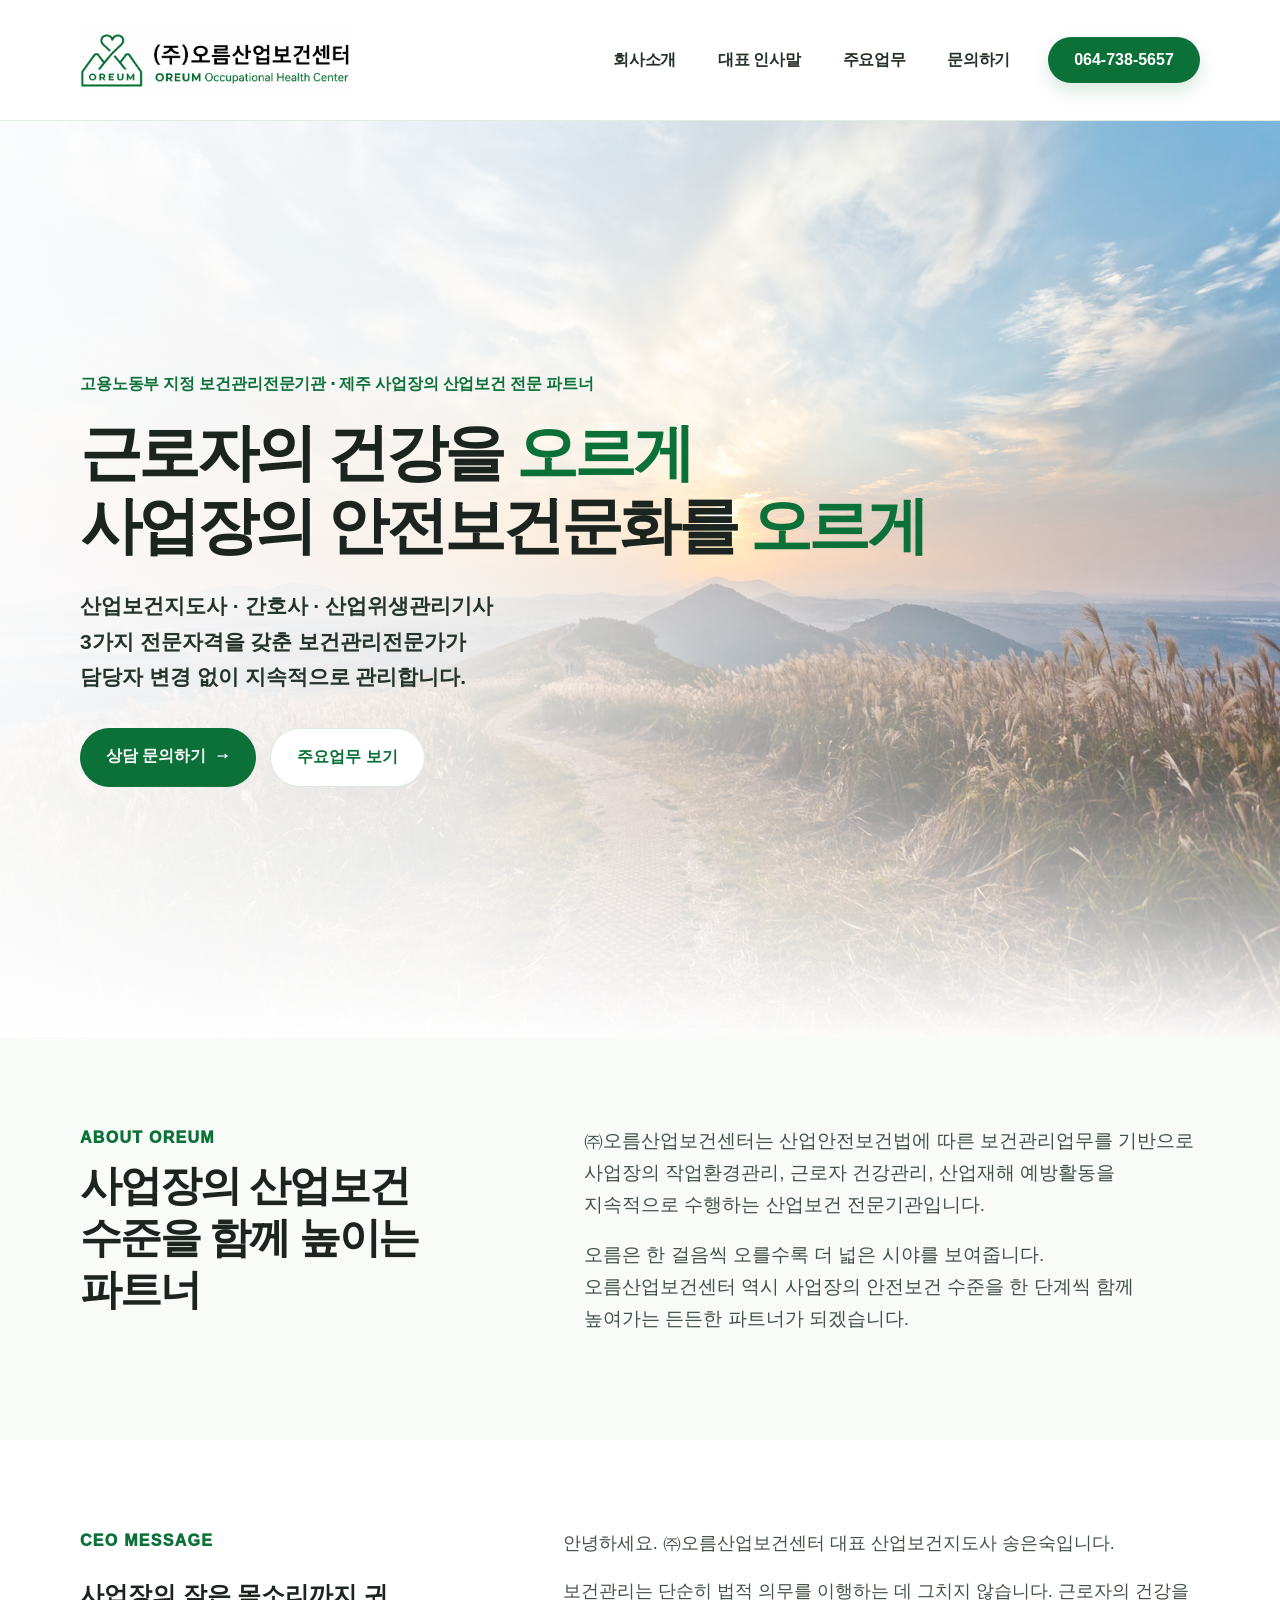
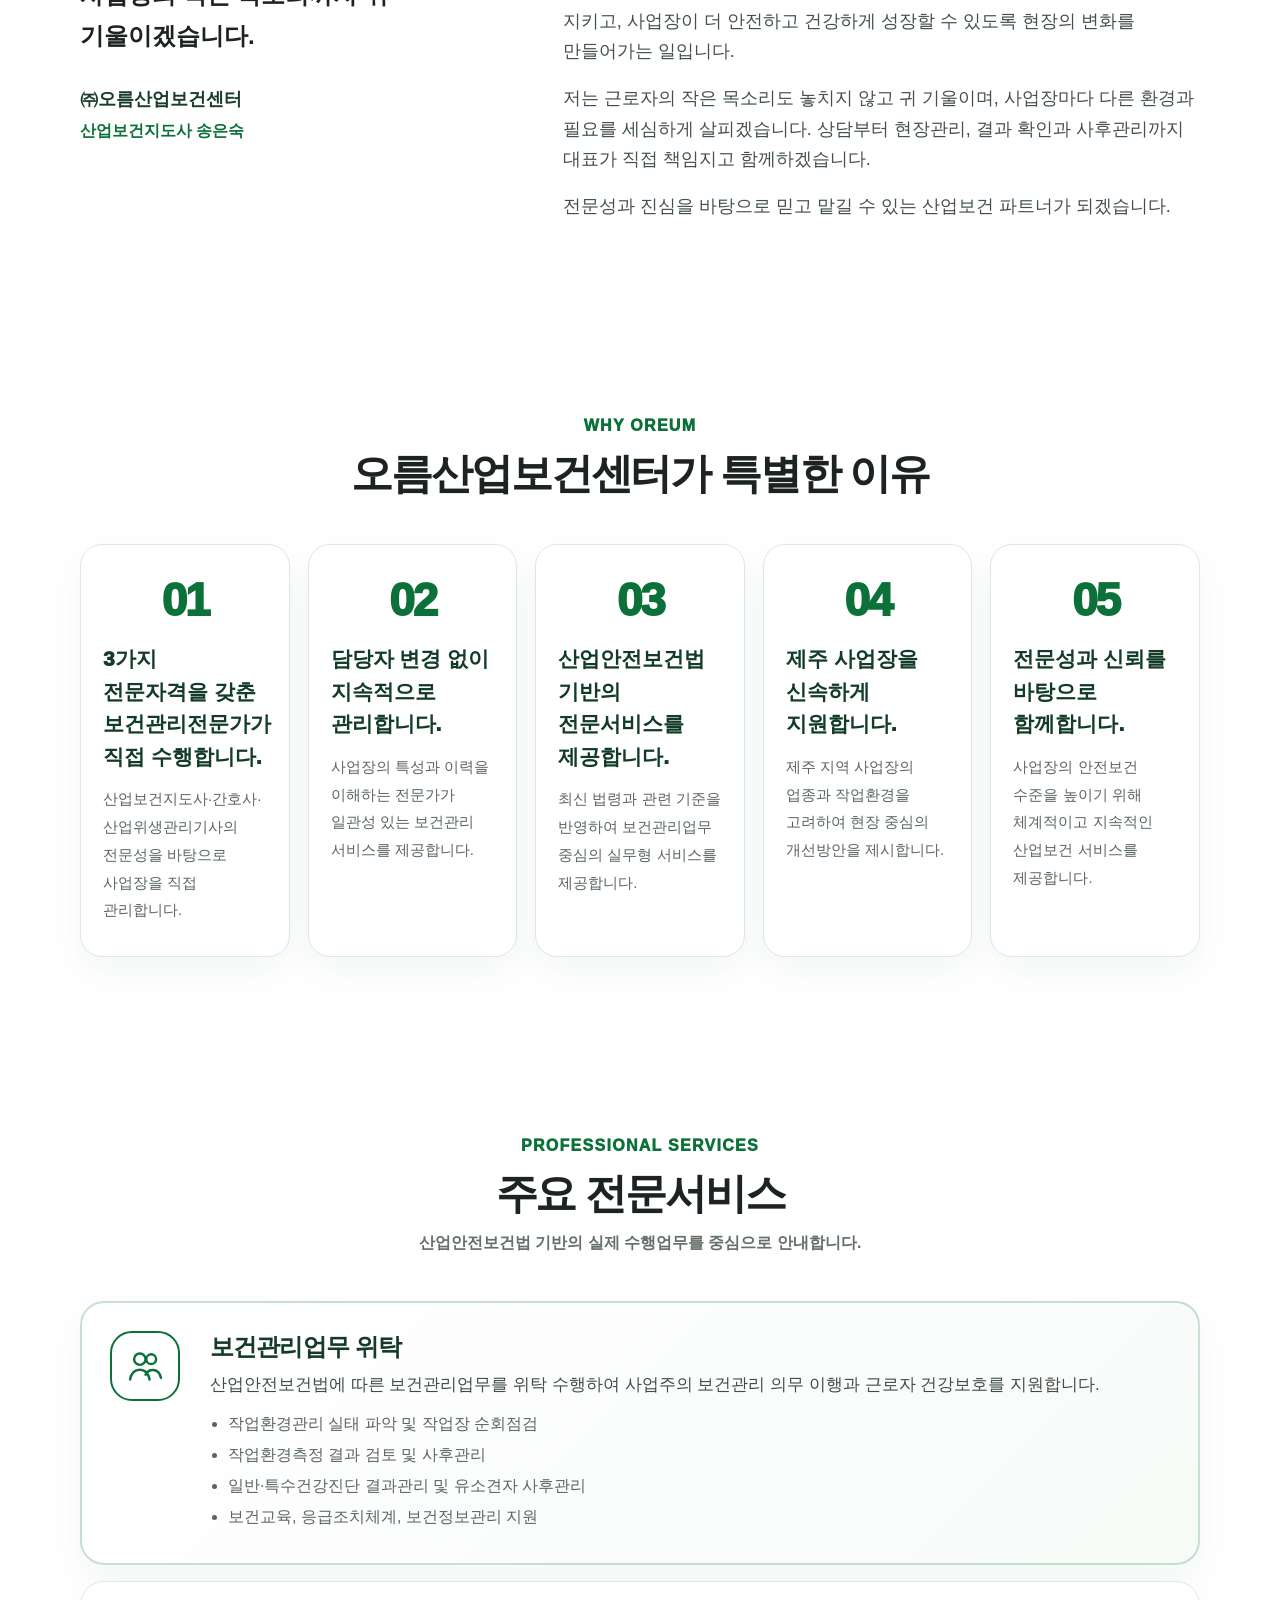
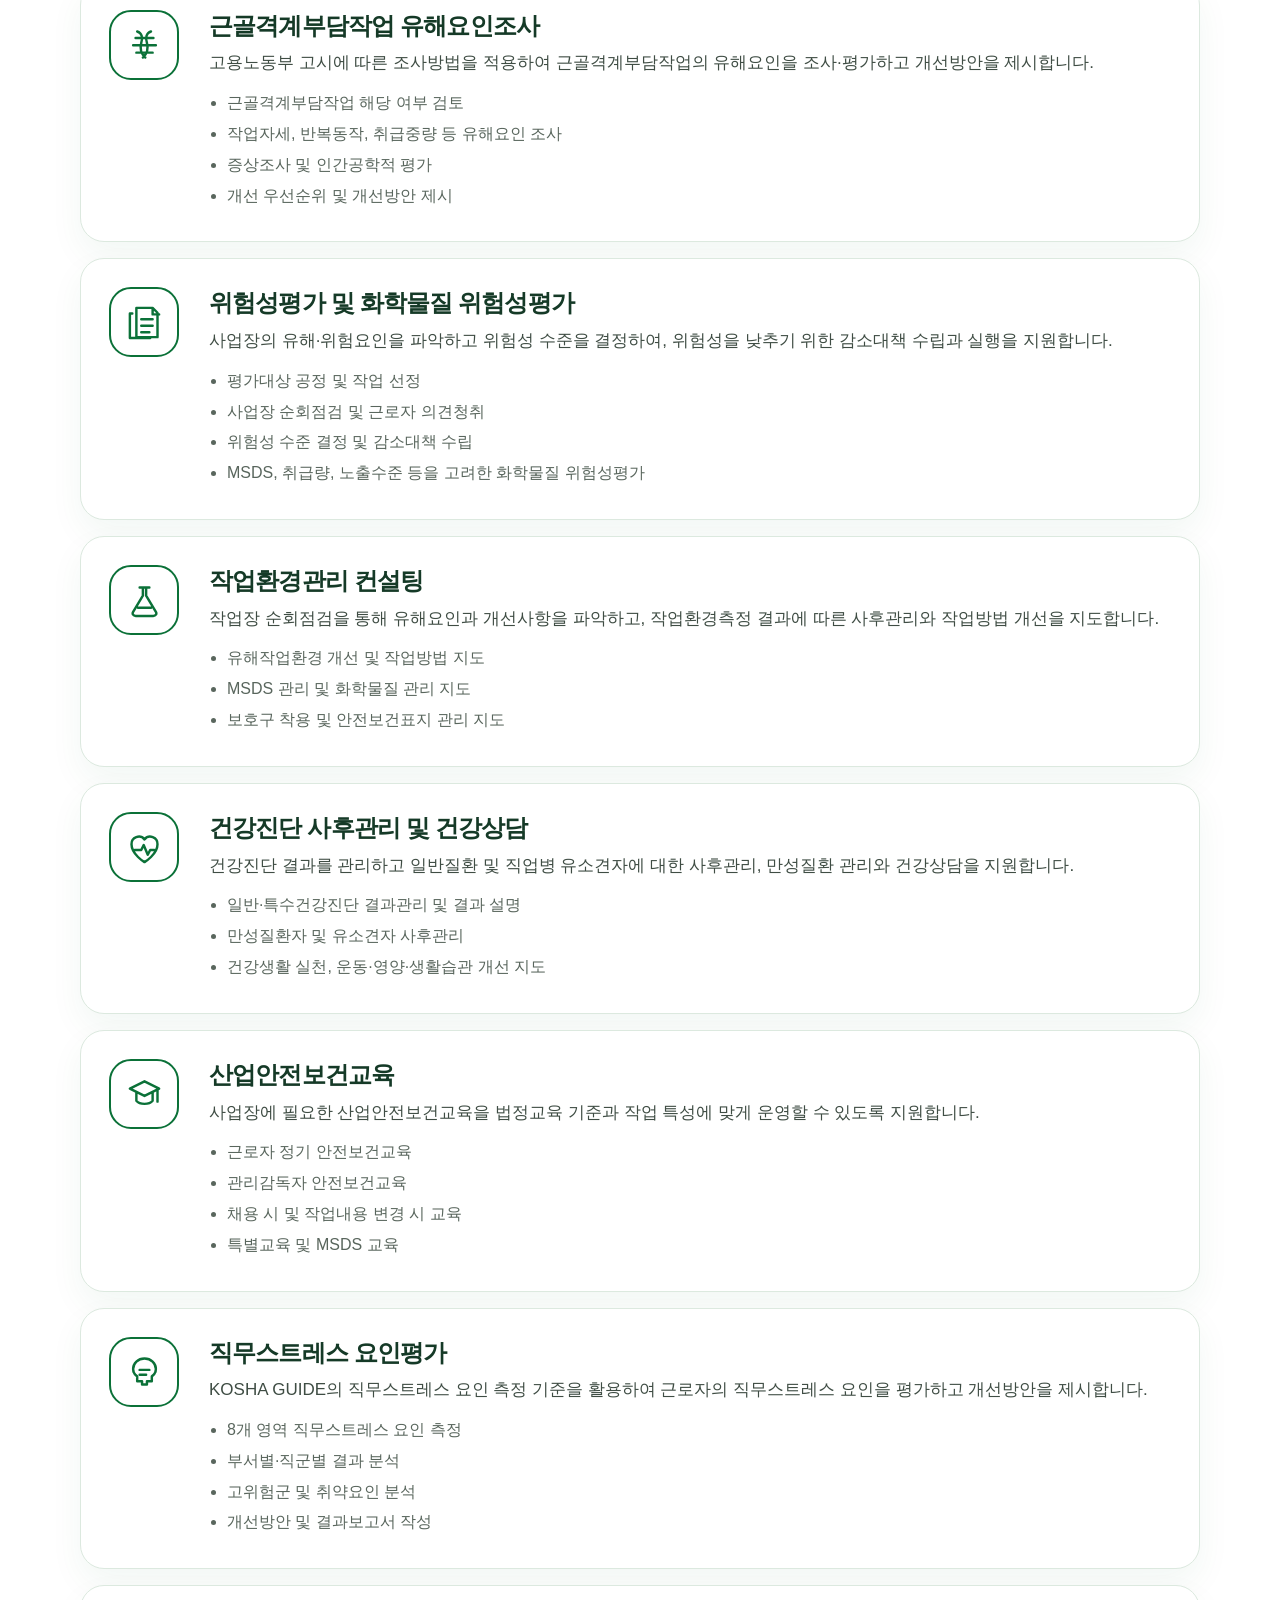
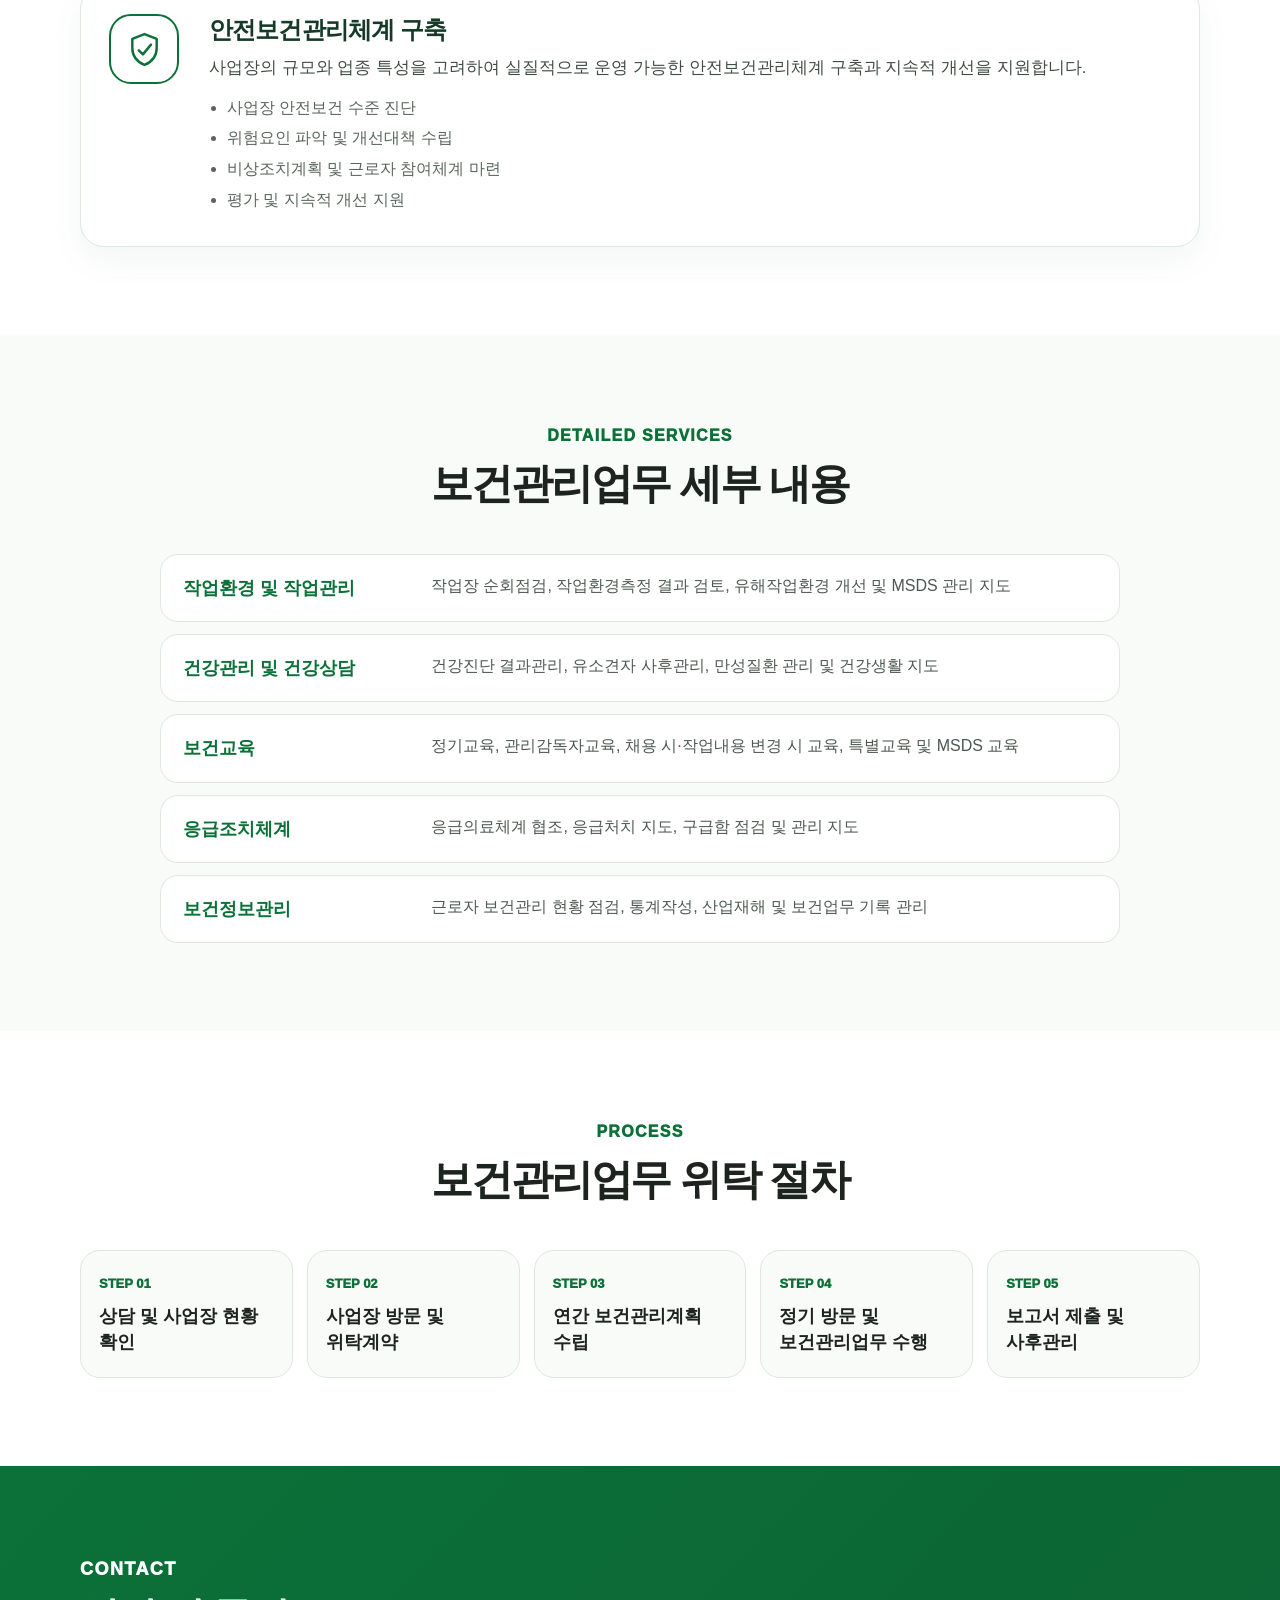
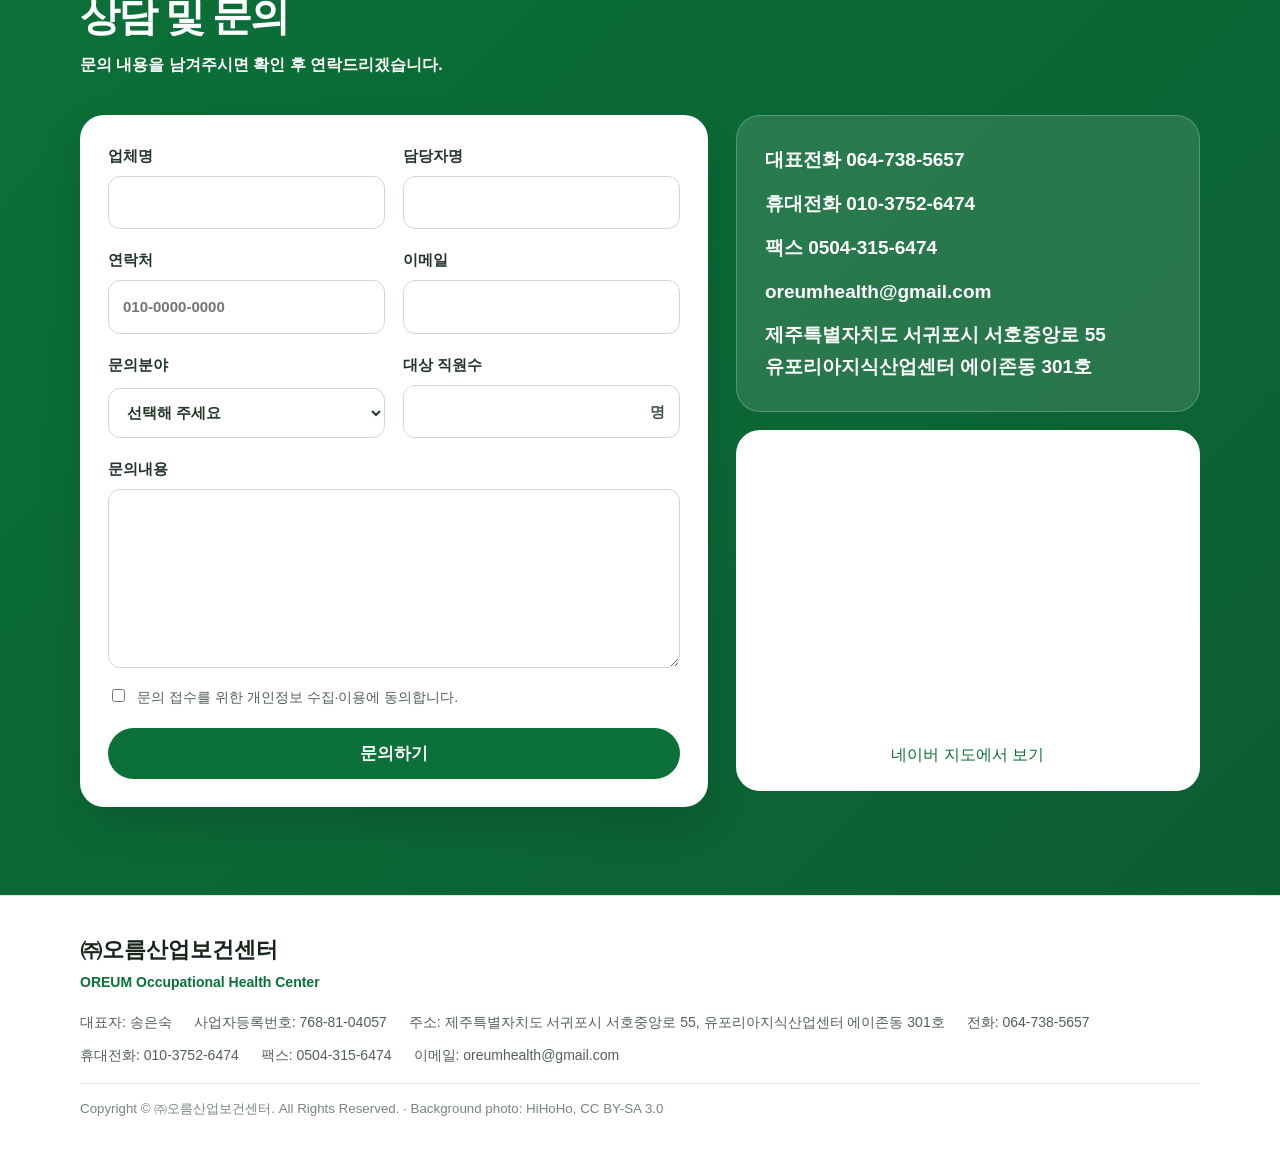
==== 새 폴더/index.html @ 780be33e "Add files via upload" ====
<!DOCTYPE html>

<html lang="ko">
<head>
<meta charset="utf-8"/>
<meta content="width=device-width, initial-scale=1.0" name="viewport"/>
<title>㈜오름산업보건센터 | OREUM Occupational Health Center</title>
<meta content="제주 사업장의 보건관리업무 위탁, 작업환경관리, 근골격계 유해요인조사, 위험성평가, 산업안전보건교육을 지원하는 고용노동부 지정 보건관리전문기관입니다." name="description"/>
<meta content="㈜오름산업보건센터" property="og:title"/>
<meta content="근로자의 건강을 오르게, 사업장의 안전보건문화를 오르게." property="og:description"/>
<meta content="website" property="og:type"/>
<link href="style.css" rel="stylesheet"/>
</head>
<body>
<header class="site-header">
<div class="container header-inner">
<a aria-label="오름산업보건센터 홈" class="brand" href="#home">
<img alt="㈜오름산업보건센터 로고" src="header-logo.png"/>
</a><button aria-expanded="false" aria-label="메뉴 열기" class="menu-toggle" type="button">☰</button>
<nav aria-label="주요 메뉴" class="nav"><a href="#about">회사소개</a><a href="#greeting">대표 인사말</a><a href="#services">주요업무</a><a href="#contact">문의하기</a></nav>
<a class="phone-btn" href="tel:064-738-5657">064-738-5657</a>
</div>
</header>
<main id="home">
<section class="hero">
<div aria-hidden="true" class="hero-photo"></div>
<div aria-hidden="true" class="hero-shade"></div>
<div class="container hero-inner">
<p class="hero-kicker reveal">고용노동부 지정 보건관리전문기관 · 제주 사업장의 산업보건 전문 파트너</p>
<h1 class="reveal">
          근로자의 건강을 <em>오르게</em><br/>
          사업장의 안전보건문화를 <em>오르게</em>
</h1>
<p class="hero-desc reveal">
          산업보건지도사 · 간호사 · 산업위생관리기사<br/>
          3가지 전문자격을 갖춘 보건관리전문가가<br/>
          담당자 변경 없이 지속적으로 관리합니다.
        </p>
<div class="hero-actions reveal">
<a class="primary" href="#contact">상담 문의하기 <span>→</span></a>
<a class="secondary" href="#services">주요업무 보기</a>
</div>
</div>
</section>
<section class="intro" id="about">
<div class="container intro-grid reveal">
<div>
<p class="eyebrow">About OREUM</p>
<h2>사업장의 산업보건 수준을 함께 높이는 파트너</h2>
</div>
<div class="intro-text">
<p>
            ㈜오름산업보건센터는 산업안전보건법에 따른 보건관리업무를 기반으로
            사업장의 작업환경관리, 근로자 건강관리, 산업재해 예방활동을 지속적으로 수행하는 산업보건 전문기관입니다.
          </p>
<p>
            오름은 한 걸음씩 오를수록 더 넓은 시야를 보여줍니다.
            오름산업보건센터 역시 사업장의 안전보건 수준을 한 단계씩 함께 높여가는 든든한 파트너가 되겠습니다.
          </p>
</div>
</div>
</section>
<section class="greeting" id="greeting">
<div class="container greeting-grid reveal">
<div>
<p class="eyebrow">CEO Message</p>
<h2>사업장의 작은 목소리까지 귀 기울이겠습니다.</h2>
<div class="greeting-sign"><strong>㈜오름산업보건센터</strong><span>산업보건지도사 송은숙</span></div>
</div>
<div class="greeting-text">
<p>안녕하세요. ㈜오름산업보건센터 대표 산업보건지도사 송은숙입니다.</p>
<p>보건관리는 단순히 법적 의무를 이행하는 데 그치지 않습니다. 근로자의 건강을 지키고, 사업장이 더 안전하고 건강하게 성장할 수 있도록 현장의 변화를 만들어가는 일입니다.</p>
<p>저는 근로자의 작은 목소리도 놓치지 않고 귀 기울이며, 사업장마다 다른 환경과 필요를 세심하게 살피겠습니다. 상담부터 현장관리, 결과 확인과 사후관리까지 대표가 직접 책임지고 함께하겠습니다.</p>
<p>전문성과 진심을 바탕으로 믿고 맡길 수 있는 산업보건 파트너가 되겠습니다.</p>
</div>
</div>
</section><section class="why">
<div class="container">
<div class="section-title reveal">
<p>Why OREUM</p>
<h2>오름산업보건센터가 특별한 이유</h2>
</div>
<div class="why-grid why-grid-five">
<article class="reveal">
<strong>01</strong>
<h3>3가지 전문자격을 갖춘<br/>보건관리전문가가 직접 수행합니다.</h3>
<p>산업보건지도사·간호사·산업위생관리기사의 전문성을 바탕으로 사업장을 직접 관리합니다.</p>
</article>
<article class="reveal">
<strong>02</strong>
<h3>담당자 변경 없이<br/>지속적으로 관리합니다.</h3>
<p>사업장의 특성과 이력을 이해하는 전문가가 일관성 있는 보건관리 서비스를 제공합니다.</p>
</article>
<article class="reveal">
<strong>03</strong>
<h3>산업안전보건법 기반의<br/>전문서비스를 제공합니다.</h3>
<p>최신 법령과 관련 기준을 반영하여 보건관리업무 중심의 실무형 서비스를 제공합니다.</p>
</article>
<article class="reveal">
<strong>04</strong>
<h3>제주 사업장을<br/>신속하게 지원합니다.</h3>
<p>제주 지역 사업장의 업종과 작업환경을 고려하여 현장 중심의 개선방안을 제시합니다.</p>
</article>
<article class="reveal">
<strong>05</strong>
<h3>전문성과 신뢰를<br/>바탕으로 함께합니다.</h3>
<p>사업장의 안전보건 수준을 높이기 위해 체계적이고 지속적인 산업보건 서비스를 제공합니다.</p>
</article>
</div>
</div>
</section>
<section class="services" id="services">
<div class="container">
<div class="section-title reveal">
<p>Professional Services</p>
<h2>주요 전문서비스</h2>
<span>산업안전보건법 기반의 실제 수행업무를 중심으로 안내합니다.</span>
</div>
<div class="service-list">
<article class="service-card main-service reveal">
<div class="icon"><svg viewbox="0 0 48 48"><path d="M17 22a7 7 0 1 0 0-14 7 7 0 0 0 0 14Zm14-1a6 6 0 1 0 0-12 6 6 0 0 0 0 12ZM5 40c1.5-8 6.4-12 12-12s10.5 4 12 12M24 34c2-3.8 5.2-5.8 9-5.8 4.8 0 8.7 3.3 10 9.8"></path></svg></div>
<div>
<h3>보건관리업무 위탁</h3>
<p>산업안전보건법에 따른 보건관리업무를 위탁 수행하여 사업주의 보건관리 의무 이행과 근로자 건강보호를 지원합니다.</p>
<ul>
<li>작업환경관리 실태 파악 및 작업장 순회점검</li>
<li>작업환경측정 결과 검토 및 사후관리</li>
<li>일반·특수건강진단 결과관리 및 유소견자 사후관리</li>
<li>보건교육, 응급조치체계, 보건정보관리 지원</li>
</ul>
</div>
</article>
<article class="service-card reveal">
<div class="icon"><svg viewbox="0 0 48 48"><path d="M15 8c6 2 7 8 5 14-2 8-1 13 5 18M32 8c-6 2-7 8-5 14 2 8 1 13-5 18M10 25h28M13 16h22M14 34h20"></path></svg></div>
<div>
<h3>근골격계부담작업 유해요인조사</h3>
<p>고용노동부 고시에 따른 조사방법을 적용하여 근골격계부담작업의 유해요인을 조사·평가하고 개선방안을 제시합니다.</p>
<ul>
<li>근골격계부담작업 해당 여부 검토</li>
<li>작업자세, 반복동작, 취급중량 등 유해요인 조사</li>
<li>증상조사 및 인간공학적 평가</li>
<li>개선 우선순위 및 개선방안 제시</li>
</ul>
</div>
</article>
<article class="service-card reveal">
<div class="icon"><svg viewbox="0 0 48 48"><path d="M14 6h20l6 6v30H14V6Zm20 0v8h8M20 20h14M20 28h14M20 36h10M9 13H6v30h25"></path></svg></div>
<div>
<h3>위험성평가 및 화학물질 위험성평가</h3>
<p>사업장의 유해·위험요인을 파악하고 위험성 수준을 결정하여, 위험성을 낮추기 위한 감소대책 수립과 실행을 지원합니다.</p>
<ul>
<li>평가대상 공정 및 작업 선정</li>
<li>사업장 순회점검 및 근로자 의견청취</li>
<li>위험성 수준 결정 및 감소대책 수립</li>
<li>MSDS, 취급량, 노출수준 등을 고려한 화학물질 위험성평가</li>
</ul>
</div>
</article>
<article class="service-card reveal">
<div class="icon"><svg viewbox="0 0 48 48"><path d="M22 8v10L10 38c-1.5 2.6.2 5 3.2 5h21.6c3 0 4.7-2.4 3.2-5L26 18V8M18 8h12M16 33h16"></path></svg></div>
<div>
<h3>작업환경관리 컨설팅</h3>
<p>작업장 순회점검을 통해 유해요인과 개선사항을 파악하고, 작업환경측정 결과에 따른 사후관리와 작업방법 개선을 지도합니다.</p>
<ul>
<li>유해작업환경 개선 및 작업방법 지도</li>
<li>MSDS 관리 및 화학물질 관리 지도</li>
<li>보호구 착용 및 안전보건표지 관리 지도</li>
</ul>
</div>
</article>
<article class="service-card reveal">
<div class="icon"><svg viewbox="0 0 48 48"><path d="M24 42s-16-9.5-16-22A9 9 0 0 1 24 14a9 9 0 0 1 16 6c0 12.5-16 22-16 22ZM12 27h8l3-6 5 12 3-6h5"></path></svg></div>
<div>
<h3>건강진단 사후관리 및 건강상담</h3>
<p>건강진단 결과를 관리하고 일반질환 및 직업병 유소견자에 대한 사후관리, 만성질환 관리와 건강상담을 지원합니다.</p>
<ul>
<li>일반·특수건강진단 결과관리 및 결과 설명</li>
<li>만성질환자 및 유소견자 사후관리</li>
<li>건강생활 실천, 운동·영양·생활습관 개선 지도</li>
</ul>
</div>
</article>
<article class="service-card reveal">
<div class="icon"><svg viewbox="0 0 48 48"><path d="M6 18 24 9l18 9-18 9-18-9Zm8 5v10c4 5 16 5 20 0V23M40 20v14"></path></svg></div>
<div>
<h3>산업안전보건교육</h3>
<p>사업장에 필요한 산업안전보건교육을 법정교육 기준과 작업 특성에 맞게 운영할 수 있도록 지원합니다.</p>
<ul>
<li>근로자 정기 안전보건교육</li>
<li>관리감독자 안전보건교육</li>
<li>채용 시 및 작업내용 변경 시 교육</li>
<li>특별교육 및 MSDS 교육</li>
</ul>
</div>
</article>
<article class="service-card reveal">
<div class="icon"><svg viewbox="0 0 48 48"><path d="M24 8c-8 0-14 5.7-14 13 0 4 2 7 5 9v6h6v4h6v-4h6v-6c3-2 5-5 5-9 0-7.3-6-13-14-13ZM18 22h12M18 28h8"></path></svg></div>
<div>
<h3>직무스트레스 요인평가</h3>
<p>KOSHA GUIDE의 직무스트레스 요인 측정 기준을 활용하여 근로자의 직무스트레스 요인을 평가하고 개선방안을 제시합니다.</p>
<ul>
<li>8개 영역 직무스트레스 요인 측정</li>
<li>부서별·직군별 결과 분석</li>
<li>고위험군 및 취약요인 분석</li>
<li>개선방안 및 결과보고서 작성</li>
</ul>
</div>
</article>
<article class="service-card reveal">
<div class="icon"><svg viewbox="0 0 48 48"><path d="M24 5 39 11v11c0 10-6 17-15 21C15 39 9 32 9 22V11l15-6Zm-7 20 5 5 10-12"></path></svg></div>
<div>
<h3>안전보건관리체계 구축</h3>
<p>사업장의 규모와 업종 특성을 고려하여 실질적으로 운영 가능한 안전보건관리체계 구축과 지속적 개선을 지원합니다.</p>
<ul>
<li>사업장 안전보건 수준 진단</li>
<li>위험요인 파악 및 개선대책 수립</li>
<li>비상조치계획 및 근로자 참여체계 마련</li>
<li>평가 및 지속적 개선 지원</li>
</ul>
</div>
</article>
</div>
</div>
</section>
<section class="detail-services">
<div class="container">
<div class="section-title reveal">
<p>Detailed Services</p>
<h2>보건관리업무 세부 내용</h2>
</div>
<div class="detail-list reveal">
<div><strong>작업환경 및 작업관리</strong><span>작업장 순회점검, 작업환경측정 결과 검토, 유해작업환경 개선 및 MSDS 관리 지도</span></div>
<div><strong>건강관리 및 건강상담</strong><span>건강진단 결과관리, 유소견자 사후관리, 만성질환 관리 및 건강생활 지도</span></div>
<div><strong>보건교육</strong><span>정기교육, 관리감독자교육, 채용 시·작업내용 변경 시 교육, 특별교육 및 MSDS 교육</span></div>
<div><strong>응급조치체계</strong><span>응급의료체계 협조, 응급처치 지도, 구급함 점검 및 관리 지도</span></div>
<div><strong>보건정보관리</strong><span>근로자 보건관리 현황 점검, 통계작성, 산업재해 및 보건업무 기록 관리</span></div>
</div>
</div>
</section>
<section class="process">
<div class="container">
<div class="section-title reveal">
<p>Process</p>
<h2>보건관리업무 위탁 절차</h2>
</div>
<div class="process-grid reveal">
<div><span>STEP 01</span><strong>상담 및 사업장 현황 확인</strong></div>
<div><span>STEP 02</span><strong>사업장 방문 및 위탁계약</strong></div>
<div><span>STEP 03</span><strong>연간 보건관리계획 수립</strong></div>
<div><span>STEP 04</span><strong>정기 방문 및 보건관리업무 수행</strong></div>
<div><span>STEP 05</span><strong>보고서 제출 및 사후관리</strong></div>
</div>
</div>
</section>
<section class="contact" id="contact">
<div class="container">
<div class="section-title contact-title reveal">
<p>Contact</p>
<h2>상담 및 문의</h2>
<span>문의 내용을 남겨주시면 확인 후 연락드리겠습니다.</span>
</div>
<div class="contact-layout">
<form action="https://formsubmit.co/oreumhealth@gmail.com" class="inquiry-form reveal" method="POST">
<input name="_subject" type="hidden" value="오름산업보건센터 홈페이지 문의"/>
<input name="_captcha" type="hidden" value="false"/>
<input autocomplete="off" class="form-hidden" name="_honey" tabindex="-1" type="text"/>
<div class="form-grid">
<label>업체명<input name="업체명" required="" type="text"/></label>
<label>담당자명<input name="담당자명" required="" type="text"/></label>
<label>연락처<input name="연락처" placeholder="010-0000-0000" required="" type="tel"/></label>
<label>이메일<input name="이메일" required="" type="email"/></label>
<label>문의분야<select name="문의분야" required="">
<option value="">선택해 주세요</option>
<option>보건관리업무 위탁</option><option>근골격계부담작업 유해요인조사</option>
<option>위험성평가 및 화학물질 위험성평가</option><option>작업환경관리 컨설팅</option>
<option>건강진단 사후관리 및 건강상담</option><option>산업안전보건교육</option>
<option>직무스트레스 요인평가</option><option>안전보건관리체계 구축</option>
</select></label>
<label>대상 직원수<div class="employee-input"><input inputmode="numeric" min="1" name="대상 직원수" type="number"/><span>명</span></div></label>
<label class="full">문의내용<textarea name="문의내용" required="" rows="6"></textarea></label>
</div>
<label class="privacy"><input required="" type="checkbox"/><span>문의 접수를 위한 개인정보 수집·이용에 동의합니다.</span></label>
<button class="submit-btn" type="submit">문의하기</button>
</form>
<div class="contact-side reveal">
<div class="contact-box">
<a href="tel:064-738-5657">대표전화 064-738-5657</a>
<a href="tel:010-3752-6474">휴대전화 010-3752-6474</a>
<span>팩스 0504-315-6474</span>
<a href="mailto:oreumhealth@gmail.com">oreumhealth@gmail.com</a>
<span>제주특별자치도 서귀포시 서호중앙로 55<br/>유포리아지식산업센터 에이존동 301호</span>
</div>
<div class="map-wrap">
<iframe loading="lazy" referrerpolicy="no-referrer-when-downgrade" src="https://maps.google.com/maps?q=%EC%A0%9C%EC%A3%BC%ED%8A%B9%EB%B3%84%EC%9E%90%EC%B9%98%EB%8F%84%20%EC%84%9C%EA%B7%80%ED%8F%AC%EC%8B%9C%20%EC%84%9C%ED%98%B8%EC%A4%91%EC%95%99%EB%A1%9C%2055&amp;z=16&amp;output=embed" title="오름산업보건센터 위치"></iframe>
<a class="map-link" href="https://map.naver.com/p/search/%EC%A0%9C%EC%A3%BC%ED%8A%B9%EB%B3%84%EC%9E%90%EC%B9%98%EB%8F%84%20%EC%84%9C%EA%B7%80%ED%8F%AC%EC%8B%9C%20%EC%84%9C%ED%98%B8%EC%A4%91%EC%95%99%EB%A1%9C%2055" rel="noopener" target="_blank">네이버 지도에서 보기</a>
</div>
</div>
</div>
</div>
</section>
</main>
<footer>
<div class="container footer-inner">
<div class="footer-brand">
<strong>㈜오름산업보건센터</strong>
<span>OREUM Occupational Health Center</span>
</div>
<div class="footer-info"><span>대표자: 송은숙</span><span>사업자등록번호: 768-81-04057</span><span>주소: 제주특별자치도 서귀포시 서호중앙로 55, 유포리아지식산업센터 에이존동 301호</span><span>전화: 064-738-5657</span><span>휴대전화: 010-3752-6474</span><span>팩스: 0504-315-6474</span><span>이메일: oreumhealth@gmail.com</span></div>
<small>Copyright © ㈜오름산업보건센터. All Rights Reserved. · Background photo: HiHoHo, CC BY-SA 3.0</small>
</div>
</footer>
<a class="floating-call" href="tel:064-738-5657">전화 문의</a>
<script src="script.js"></script>
</body>
</html>
---- 새 폴더/style.css ----
:root{
  --green:#0b7138;
  --green2:#159057;
  --deep:#073d22;
  --soft:#eef8f1;
  --soft2:#f8fbf8;
  --text:#1d2420;
  --muted:#657068;
  --line:#dce9df;
}
*{box-sizing:border-box}
html{scroll-behavior:smooth}
body{margin:0;font-family:-apple-system,BlinkMacSystemFont,"Segoe UI","Noto Sans KR","Malgun Gothic",Arial,sans-serif;color:var(--text);background:#fff;line-height:1.68;word-break:keep-all}
a{color:inherit;text-decoration:none}
.container{width:min(1120px,92%);margin:0 auto}

.site-header{position:sticky;top:0;z-index:20;background:rgba(255,255,255,.94);backdrop-filter:blur(16px);border-bottom:1px solid rgba(220,233,223,.85)}
.header-inner{height:140px;display:flex;align-items:center;justify-content:space-between;gap:26px}
.brand img,.brand picture{height:120px;display:block}.brand img{max-width:900px;object-fit:contain}
.nav{display:flex;gap:36px;font-weight:900;color:#253127}.nav a{padding:8px 0;position:relative}.nav a:hover{color:var(--green)}.nav a:after{content:"";position:absolute;left:0;right:0;bottom:2px;height:2px;background:var(--green);transform:scaleX(0);transition:.25s}.nav a:hover:after{transform:scaleX(1)}
.phone-btn{background:var(--green);color:#fff;padding:11px 18px;border-radius:999px;font-weight:900;box-shadow:0 8px 18px rgba(15,109,58,.16);transition:.25s ease}.phone-btn:hover{transform:translateY(-2px);background:#075c2c}

.hero{position:relative;overflow:hidden;min-height:740px;display:flex;align-items:center;background:#f6faf7}
.hero-photo{position:absolute;inset:0;background-image:url("assets/hero-oreum.jpg");background-size:cover;background-position:center 54%;animation:kenburns 18s ease-in-out infinite alternate}
.hero-shade{position:absolute;inset:0;background:linear-gradient(90deg,rgba(255,255,255,.96) 0%,rgba(255,255,255,.86) 36%,rgba(255,255,255,.52) 70%,rgba(255,255,255,.24) 100%),linear-gradient(180deg,rgba(255,255,255,0) 70%,rgba(255,255,255,.96) 100%)}
.hero-inner{position:relative;z-index:1;min-height:740px;display:flex;flex-direction:column;justify-content:center;align-items:flex-start;padding:88px 0}
.designation{margin:0 0 28px;color:var(--green);font-size:17px;font-weight:950;letter-spacing:-.01em}
.hero-kicker{margin:0 0 12px;color:var(--green);font-weight:950}
h1{margin:0;font-size:62px;line-height:1.18;letter-spacing:-.058em;font-weight:950;max-width:960px;color:#1c2420}
h1 em{font-style:normal;color:var(--green)}
.hero-desc{max-width:720px;margin:26px 0 34px;font-size:21px;color:#24342a;font-weight:750}
.hero-actions{display:flex;gap:14px;flex-wrap:wrap}
.primary,.secondary{padding:15px 26px;border-radius:999px;display:inline-flex;font-weight:950;transition:.25s ease}.primary{background:var(--green);color:#fff}.secondary{background:#fff;border:1px solid var(--line);color:var(--green)}
.primary span{display:inline-block;margin-left:8px;transition:.25s ease}.primary:hover,.secondary:hover{transform:translateY(-2px)}.primary:hover span{transform:translateX(4px)}

section{padding:88px 0}
.eyebrow,.section-title p{color:var(--green);font-weight:950;letter-spacing:.08em;text-transform:uppercase;margin:0 0 8px}
.section-title{text-align:center;margin-bottom:44px}.section-title h2,.intro h2,.contact h2{margin:0;font-size:42px;line-height:1.24;letter-spacing:-.05em;font-weight:950}.section-title span{display:block;color:var(--muted);font-weight:700;margin-top:10px}

.why{background:#fff;margin-top:-1px}.why-grid{display:grid;grid-template-columns:repeat(4,1fr);gap:18px}.why-grid article{position:relative;background:#fff;border:1px solid var(--line);border-radius:22px;padding:30px 24px;min-height:245px;box-shadow:0 14px 34px rgba(15,109,58,.055);transition:.25s ease;overflow:hidden}.why-grid article:before{content:"";position:absolute;left:0;top:0;width:5px;height:100%;background:linear-gradient(var(--green),#a8d7b5)}.why-grid article:hover{transform:translateY(-5px)}.why-grid strong{font-size:46px;line-height:1;color:var(--green);font-weight:950;letter-spacing:-.05em}.why-grid h3{font-size:21px;margin:16px 0 12px;font-weight:950;color:#133c27}.why-grid ul{margin:0;padding-left:18px;color:#526058}.why-grid li{margin:5px 0}

.intro{background:var(--soft2)}.intro-grid{display:grid;grid-template-columns:.84fr 1.16fr;gap:58px;align-items:start}.intro-text p{font-size:19px;color:#435147;margin:0 0 18px}.license-list{display:flex;gap:10px;flex-wrap:wrap;margin-top:24px}.license-list span{background:#fff;color:var(--green);padding:10px 16px;border-radius:999px;font-weight:950;border:1px solid var(--line)}

.services{background:#fff}.service-list{display:grid;grid-template-columns:1fr;gap:16px}.service-card{background:#fff;border:1px solid var(--line);border-radius:24px;padding:28px;display:grid;grid-template-columns:78px 1fr;gap:22px;box-shadow:0 14px 34px rgba(15,109,58,.055);transition:.25s ease}.service-card:hover{transform:translateY(-5px);box-shadow:0 20px 42px rgba(15,109,58,.10)}.service-card.main-service{border:2px solid rgba(11,113,56,.22);background:linear-gradient(135deg,#fff,#f7fbf8)}.icon{width:70px;height:70px;border-radius:22px;background:#fff;border:2px solid var(--green);display:flex;align-items:center;justify-content:center}.icon svg{width:39px;height:39px;fill:none;stroke:var(--green);stroke-width:3;stroke-linecap:round;stroke-linejoin:round}.service-card h3{margin:0 0 8px;font-size:24px;line-height:1.32;font-weight:950;letter-spacing:-.035em;color:#153a27}.service-card p{margin:0 0 12px;color:#3f4d44;font-size:17px}.service-card ul{margin:0;padding-left:18px;color:#59665d}.service-card li{margin:4px 0}

.detail-services{background:var(--soft2)}.detail-list{display:grid;gap:12px;max-width:960px;margin:0 auto}.detail-list div{display:grid;grid-template-columns:230px 1fr;gap:18px;background:#fff;border:1px solid var(--line);border-radius:18px;padding:18px 22px}.detail-list strong{color:var(--green);font-size:18px}.detail-list span{color:#4c5951}

.process{background:#fff}.process-grid{display:grid;grid-template-columns:repeat(5,1fr);gap:14px}.process-grid div{border:1px solid var(--line);background:var(--soft2);border-radius:20px;padding:22px 18px;transition:.25s ease}.process-grid div:hover{transform:translateY(-3px)}.process-grid span{display:block;color:var(--green);font-size:13px;font-weight:950;margin-bottom:8px}.process-grid strong{display:block;font-size:18px;line-height:1.45;font-weight:950}

.contact{background:linear-gradient(135deg,var(--green),#0c5e32);color:#fff}.contact-grid{display:grid;grid-template-columns:.8fr 1fr;gap:44px;align-items:start}.contact p{color:#eaf5ee;font-size:18px}.contact-box{display:grid;gap:12px;background:rgba(255,255,255,.10);border:1px solid rgba(255,255,255,.22);border-radius:24px;padding:28px}.contact-box a,.contact-box span{font-size:19px;font-weight:850}.map-link{margin-top:8px;background:#fff;color:var(--green)!important;border-radius:999px;padding:12px 18px;text-align:center;transition:.25s ease}.map-link:hover{transform:translateY(-2px)}

footer{background:#fff;color:#536058;border-top:1px solid var(--line);padding:36px 0}.footer-inner{display:grid;gap:15px}.footer-brand strong{display:block;color:#17251b;font-size:22px;font-weight:950}.footer-brand span{font-size:14px;color:var(--green);font-weight:800}.footer-info{display:flex;gap:10px 22px;flex-wrap:wrap;font-size:14px}.footer-inner small{color:#7a867d;border-top:1px solid var(--line);padding-top:14px}
.floating-call{position:fixed;right:22px;bottom:22px;z-index:30;background:var(--green);color:#fff;padding:13px 18px;border-radius:999px;font-weight:900;box-shadow:0 12px 28px rgba(15,109,58,.24);display:none}

.reveal{opacity:0;transform:translateY(26px);transition:opacity .75s ease, transform .75s ease}.reveal.show{opacity:1;transform:translateY(0)}
@keyframes kenburns{from{transform:scale(1)}to{transform:scale(1.055) translateY(-8px)}}

@media(max-width:980px){
  .header-inner{height:104px;display:flex;align-items:center;justify-content:space-between;gap:26px}.brand img,.brand picture{height:82px;display:block}.nav{order:3;width:100%;justify-content:center;gap:24px;font-size:14px}.phone-btn{padding:9px 14px;font-size:14px}
  .hero{min-height:auto}.hero-inner{min-height:auto;padding:74px 0 110px}h1{font-size:39px}.hero-desc{font-size:17px}.hero-photo{background-position:63% center}.hero-shade{background:linear-gradient(90deg,rgba(255,255,255,.94) 0%,rgba(255,255,255,.82) 70%,rgba(255,255,255,.45) 100%),linear-gradient(180deg,rgba(255,255,255,0) 70%,rgba(255,255,255,.96) 100%)}
  .why-grid{grid-template-columns:1fr}.intro-grid,.contact-grid{grid-template-columns:1fr}.service-card{grid-template-columns:58px 1fr;padding:22px}.icon{width:56px;height:56px;border-radius:18px}.icon svg{width:32px;height:32px}.detail-list div{grid-template-columns:1fr}.process-grid{grid-template-columns:1fr}section{padding:64px 0}.floating-call{display:block}.footer-info{display:grid;gap:6px}
}


/* V10 targeted updates */
.header-inner{height:104px}
.brand img,.brand picture{height:82px;display:block}
.brand img{max-width:560px;object-fit:contain}

.why-grid-five{
  grid-template-columns:repeat(5,1fr);
}
.why-grid-five article{
  text-align:center;
  padding:32px 20px;
}
.why-grid-five article:before{
  display:none;
}
.why-grid-five strong{
  display:block;
  font-size:46px;
  margin-bottom:18px;
}
.why-grid-five h3{
  min-height:78px;
  display:flex;
  align-items:center;
  justify-content:center;
}
.why-grid-five p{
  margin:0;
  color:#59665d;
  font-size:15px;
}

@media(max-width:1100px){
  .why-grid-five{grid-template-columns:repeat(2,1fr)}
}
@media(max-width:980px){
  .header-inner{height:auto}
  .brand img,.brand picture{height:54px}
  .why-grid-five{grid-template-columns:1fr}
  .why-grid-five h3{min-height:auto}
}


/* V11 targeted updates */
.brand img{
  height:88px !important;
  max-width:620px !important;
  object-fit:contain;
}

.hero-kicker{
  display:block;
  margin:0 0 18px;
  color:var(--green);
  font-weight:950;
  letter-spacing:-.01em;
}

.contact h2{
  white-space:nowrap;
  font-size:40px;
}

.why-grid-five article{
  text-align:left;
  padding:32px 22px;
}
.why-grid-five strong{
  text-align:center;
  margin-bottom:20px;
}
.why-grid-five h3{
  text-align:left;
  display:block;
  min-height:96px;
  line-height:1.55;
  word-break:keep-all;
}
.why-grid-five p{
  text-align:left;
  line-height:1.85;
  word-break:keep-all;
}

@media(max-width:980px){
  .brand img{height:58px !important; max-width:420px !important;}
  .contact h2{white-space:normal; font-size:34px;}
  .why-grid-five h3{min-height:auto;}
}


/* V12 targeted header updates */
.header-inner{
  height:108px !important;
  display:flex;
  align-items:center;
  gap:46px;
}

.brand{
  flex:0 0 auto;
  display:flex;
  align-items:center;
}

.brand img{
  height:72px !important;
  width:auto !important;
  max-width:480px !important;
  object-fit:contain;
  display:block;
}

.nav{
  margin-left:auto;
  display:flex;
  align-items:center;
  gap:46px !important;
  font-size:18px;
  font-weight:950;
}

.phone-btn{
  margin-left:0;
  font-size:17px;
  padding:12px 22px;
  min-width:154px;
  text-align:center;
  justify-content:center;
}

@media(max-width:980px){
  .header-inner{
    height:auto !important;
    min-height:82px;
    gap:16px;
  }
  .brand img{
    height:54px !important;
    max-width:320px !important;
  }
  .nav{
    width:100%;
    justify-content:center;
    gap:28px !important;
    font-size:15px;
    order:3;
  }
  .phone-btn{
    font-size:14px;
    min-width:auto;
    padding:9px 14px;
  }
}


/* V13 header balance only */
.site-header{
  background:rgba(255,255,255,.95);
}

.header-inner{
  height:112px !important;
  display:flex;
  align-items:center;
  justify-content:space-between;
  gap:38px !important;
}

.brand{
  flex:0 0 auto;
  display:flex;
  align-items:center;
}

.brand img{
  height:96px !important;
  width:auto !important;
  max-width:560px !important;
  object-fit:contain;
  display:block;
}

.nav{
  margin-left:auto !important;
  display:flex;
  align-items:center;
  gap:42px !important;
  font-size:16px !important;
  font-weight:850 !important;
}

.nav a{
  font-size:16px !important;
  font-weight:850 !important;
  letter-spacing:-.02em;
}

.phone-btn{
  margin-left:0 !important;
  height:46px;
  min-width:152px;
  padding:0 22px !important;
  display:inline-flex;
  align-items:center;
  justify-content:center;
  font-size:16px !important;
  font-weight:900 !important;
  border-radius:999px;
}

@media(max-width:980px){
  .header-inner{
    height:auto !important;
    min-height:84px;
    gap:14px !important;
    padding:12px 0;
  }
  .brand img{
    height:58px !important;
    max-width:340px !important;
  }
  .nav{
    width:100%;
    order:3;
    justify-content:center;
    gap:28px !important;
    font-size:15px !important;
  }
  .nav a{
    font-size:15px !important;
  }
  .phone-btn{
    height:38px;
    min-width:auto;
    padding:0 14px !important;
    font-size:14px !important;
  }
}
/* header-logo.png fix */
.header-inner {
  display: flex !important;
  align-items: center !important;
}

.brand {
  display: flex !important;
  align-items: center !important;
  flex-shrink: 0 !important;
  visibility: visible !important;
}

.brand img {
  display: block !important;
  height: 95px !important;
  width: auto !important;
  max-width: 560px !important;
  opacity: 1 !important;
  visibility: visible !important;
}
/* 헤더 로고 크기 확대 */
.brand img {
  height: 120px !important;
  width: auto !important;
  max-width: none !important;

}

.header-inner {
  height: 150px !important;
}
/* 헤더 로고 크기 확대 - 침범 방지 */
.header-inner {
  height: 150px !important;
}

.brand img {
  height: 70px !important;
  width: auto !important;
  max-width: 760px !important;
  object-fit: contain !important;
  display: block !important;
}
.header-inner {
height: 150px !important;
}

.brand img {
  height: 115px !important;
  width: auto !important;
  max-width: 760px !important;
  object-fit: contain !important;
  display: block !important;
}
.header-inner {
  height: 120px !important;
}

.brand img {
  height: 60px !important;
  width: auto !important;
  max-width: 620px !important;
  object-fit: contain !important;
  display: block !important;
}


/* Final content and responsive updates */
.menu-toggle{display:none;border:0;background:transparent;color:var(--green);font-size:28px;line-height:1;cursor:pointer;padding:8px}
.greeting{background:#fff}.greeting-grid{display:grid;grid-template-columns:.8fr 1.2fr;gap:58px;align-items:start}.greeting-text p{font-size:18px;color:#435147;margin:0 0 17px;word-break:keep-all}.greeting-sign{margin-top:28px;display:flex;flex-direction:column;gap:4px;color:#183d29}.greeting-sign strong{font-size:18px}.greeting-sign span{color:var(--green);font-weight:850}
.contact-title{text-align:left;margin-bottom:36px}.contact-title p,.contact-title h2,.contact-title span{color:#fff}.contact-layout{display:grid;grid-template-columns:1.15fr .85fr;gap:28px;align-items:start}.inquiry-form{background:#fff;color:#23352a;border-radius:24px;padding:28px;box-shadow:0 18px 42px rgba(0,0,0,.12)}.form-grid{display:grid;grid-template-columns:1fr 1fr;gap:18px}.form-grid label{display:grid;gap:8px;font-weight:850;font-size:15px}.form-grid input,.form-grid select,.form-grid textarea{width:100%;box-sizing:border-box;border:1px solid #ccd9d0;border-radius:12px;padding:13px 14px;font:inherit;background:#fff;color:#24372b}.form-grid input:focus,.form-grid select:focus,.form-grid textarea:focus{outline:3px solid rgba(15,109,58,.13);border-color:var(--green)}.form-grid .full{grid-column:1/-1}.employee-input{display:flex;align-items:center;border:1px solid #ccd9d0;border-radius:12px;background:#fff;overflow:hidden}.employee-input input{border:0;border-radius:0}.employee-input span{padding:0 14px;color:#47564d;font-weight:800}.privacy{display:flex;align-items:flex-start;gap:9px;margin:18px 0;color:#526058;font-size:14px}.privacy input{margin-top:3px}.submit-btn{width:100%;border:0;border-radius:999px;padding:14px 20px;background:var(--green);color:#fff;font-weight:950;font-size:17px;cursor:pointer}.submit-btn:hover{filter:brightness(.95)}.form-hidden{display:none!important}.contact-side{display:grid;gap:18px}.map-wrap{overflow:hidden;border-radius:24px;background:#fff;padding:10px}.map-wrap iframe{display:block;width:100%;height:280px;border:0;border-radius:17px}.map-wrap .map-link{display:block;margin:10px 0 0}.contact-box{background:rgba(255,255,255,.12)}

@media(max-width:980px){
  .site-header{position:sticky;top:0;z-index:100}
  .header-inner{display:grid!important;grid-template-columns:1fr auto auto!important;padding:10px 18px!important;min-height:70px!important}
  .brand img{height:48px!important;max-width:250px!important}
  .menu-toggle{display:block}
  .nav{display:none!important;grid-column:1/-1;order:initial!important;width:100%;flex-direction:column;gap:0!important;padding:8px 0 12px;border-top:1px solid var(--line)}
  .nav.open{display:flex!important}
  .nav a{width:100%;padding:12px 6px;text-align:center;font-size:16px!important}
  .phone-btn{height:36px!important;padding:0 12px!important;font-size:13px!important}
  .greeting-grid,.contact-layout{grid-template-columns:1fr}
  .form-grid{grid-template-columns:1fr}.form-grid .full{grid-column:auto}
  .inquiry-form{padding:22px}.contact-title{margin-bottom:24px}
  .hero-inner{padding-left:4px;padding-right:4px}.hero-actions{display:flex;flex-wrap:wrap;gap:10px}
  .service-card{grid-template-columns:1fr}.service-card .icon{margin-bottom:4px}
}
@media(max-width:600px){
  .container{width:min(100% - 32px,1180px)}
  .header-inner{grid-template-columns:1fr auto!important}.phone-btn{display:none!important}.brand img{height:44px!important;max-width:230px!important}
  h1{font-size:34px;line-height:1.25}.hero-kicker{font-size:14px}.hero-desc{font-size:16px}.hero-actions a{width:100%;text-align:center;justify-content:center;box-sizing:border-box}
  section{padding:54px 0}.section-title h2,.intro h2,.greeting h2{font-size:30px}.service-card h3{font-size:21px}.service-card{padding:20px;border-radius:18px}.why-grid-five article{padding:26px 20px}
  .contact h2{font-size:30px!important}.contact-box{padding:22px}.contact-box a,.contact-box span{font-size:16px}.map-wrap iframe{height:230px}
  .floating-call{right:16px;bottom:16px}
}
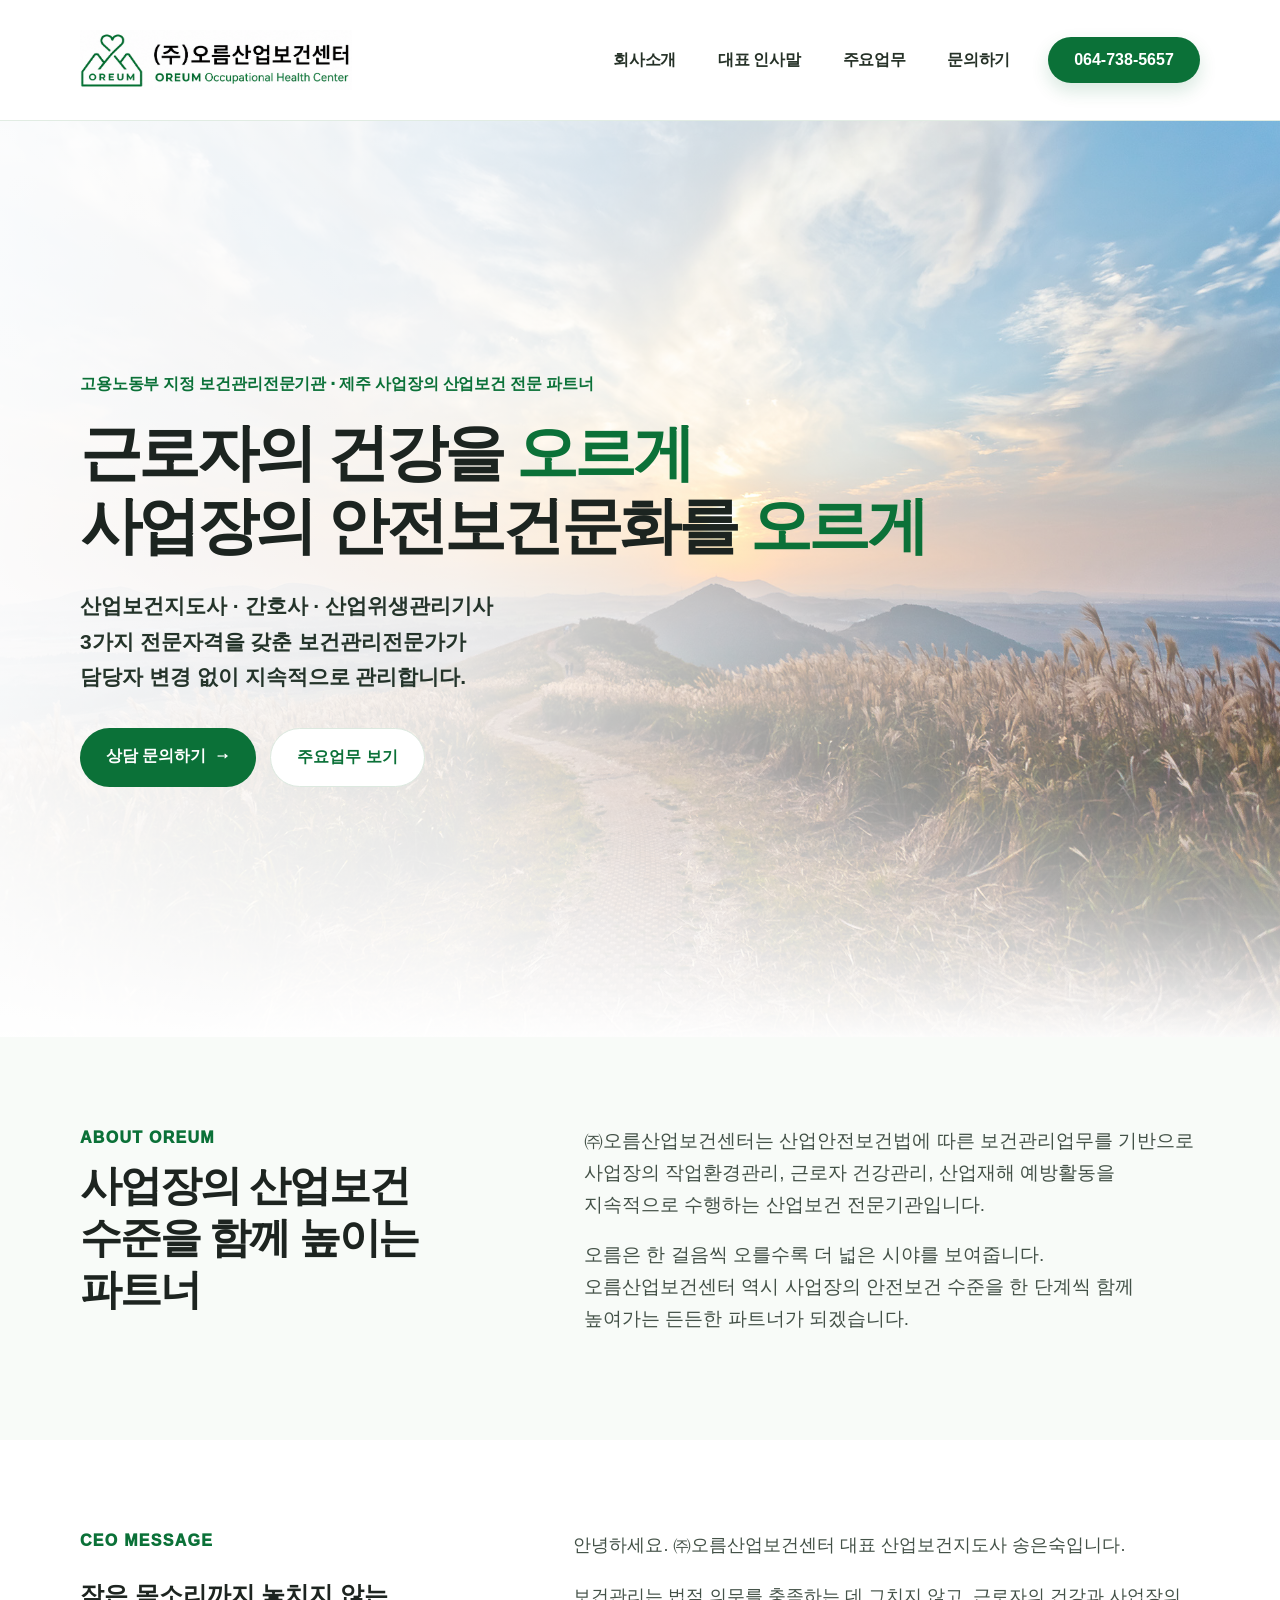
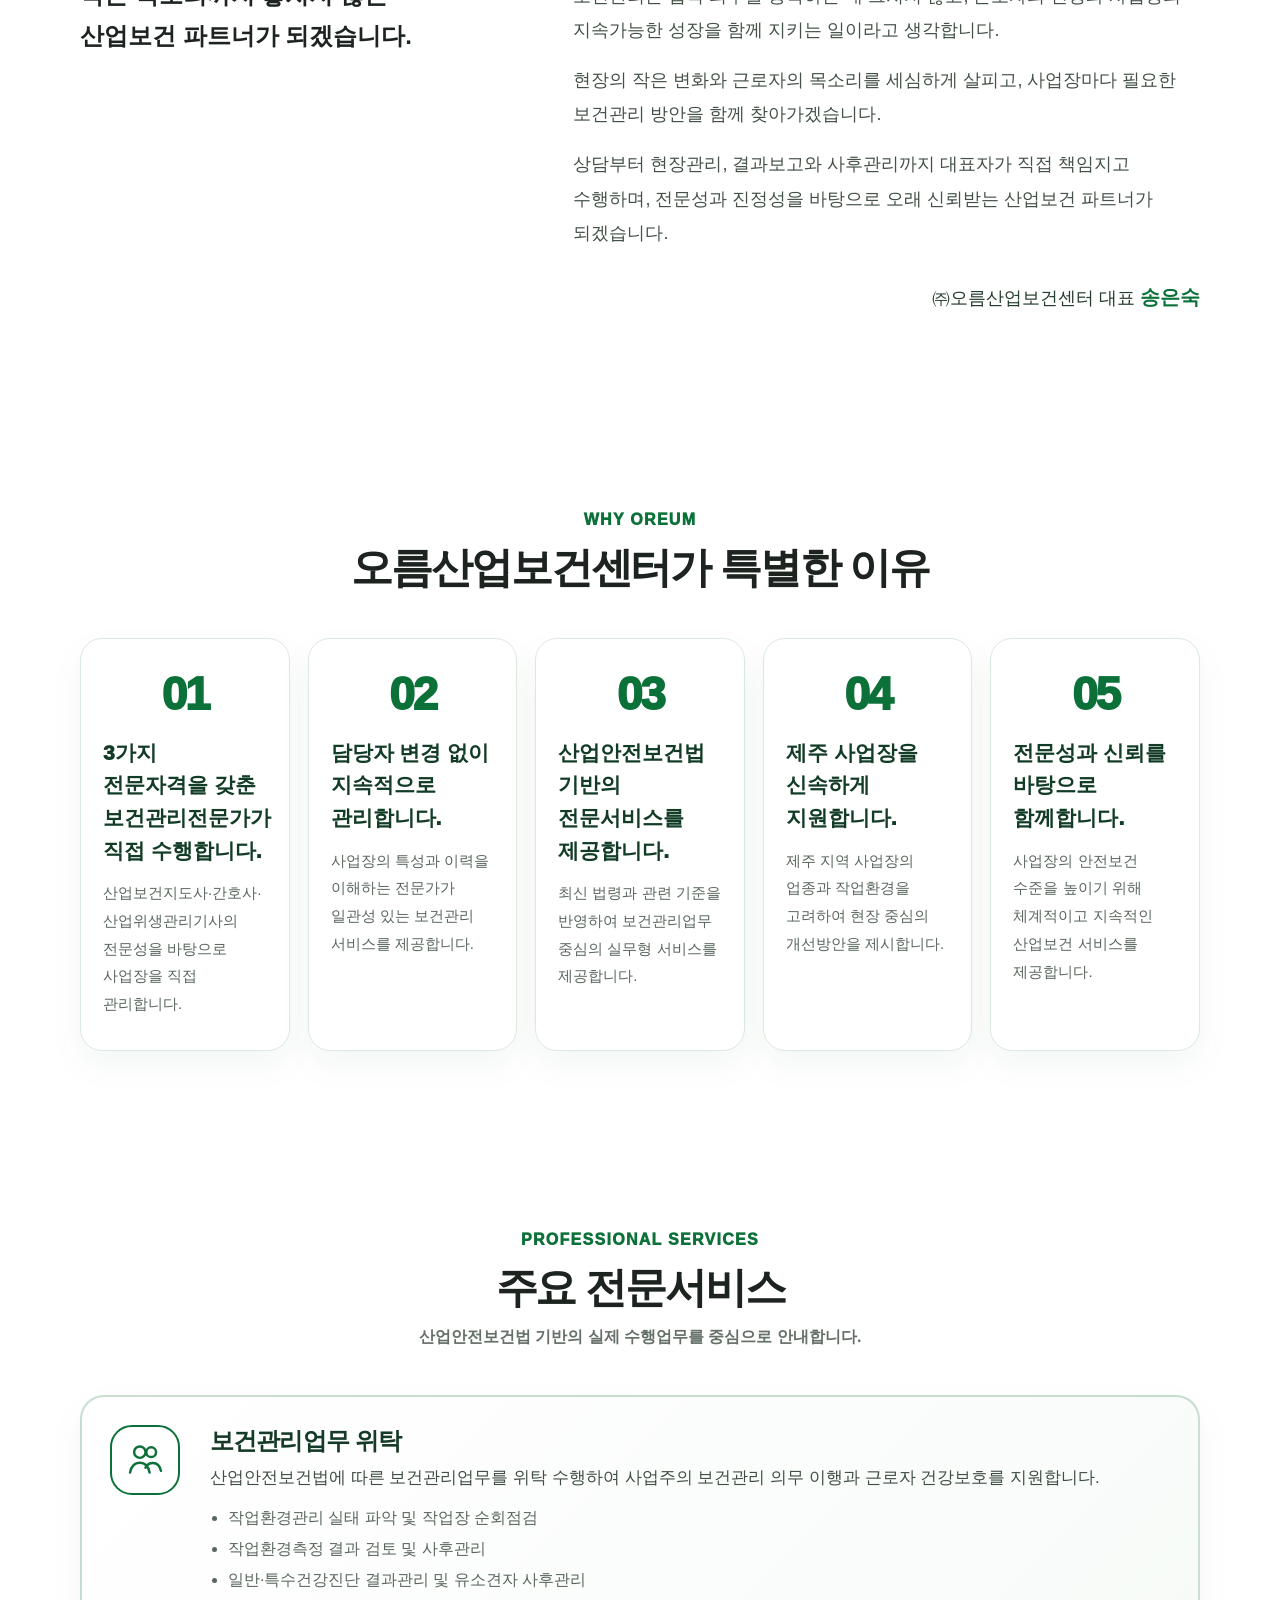
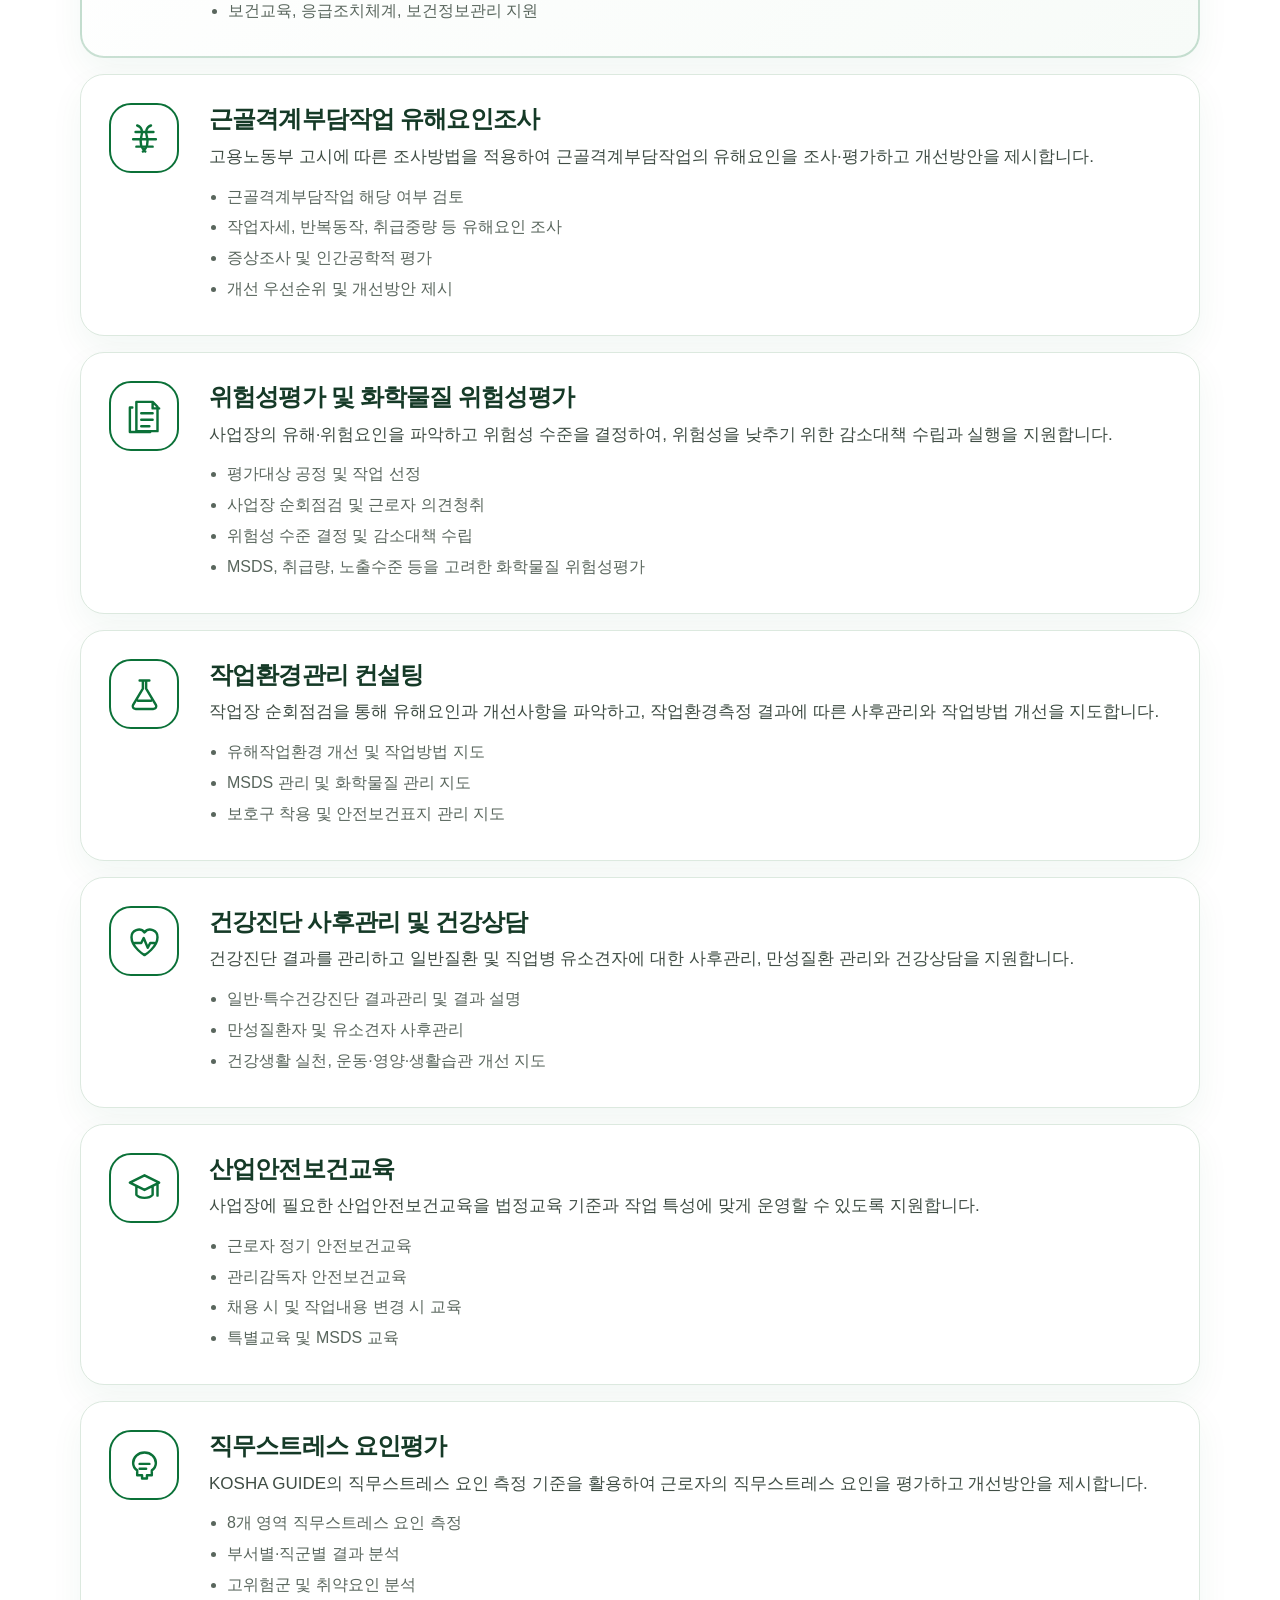
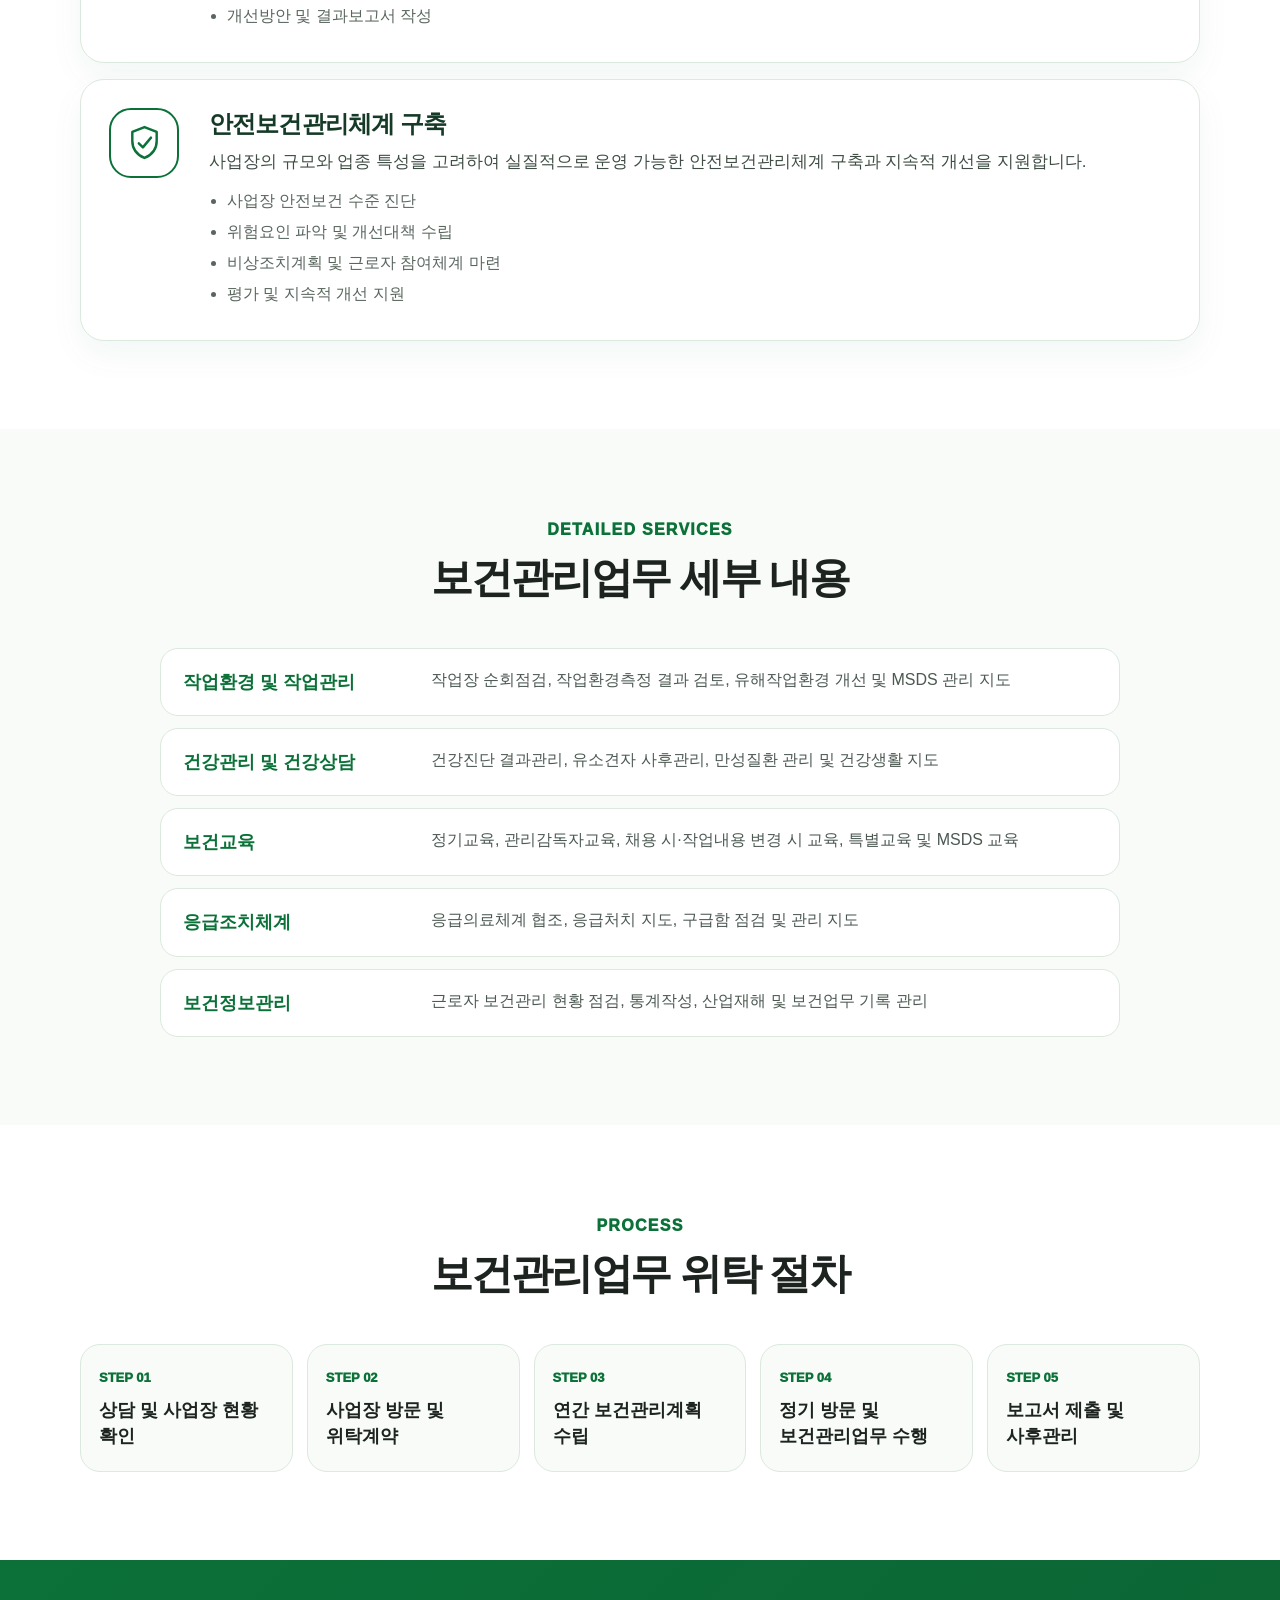
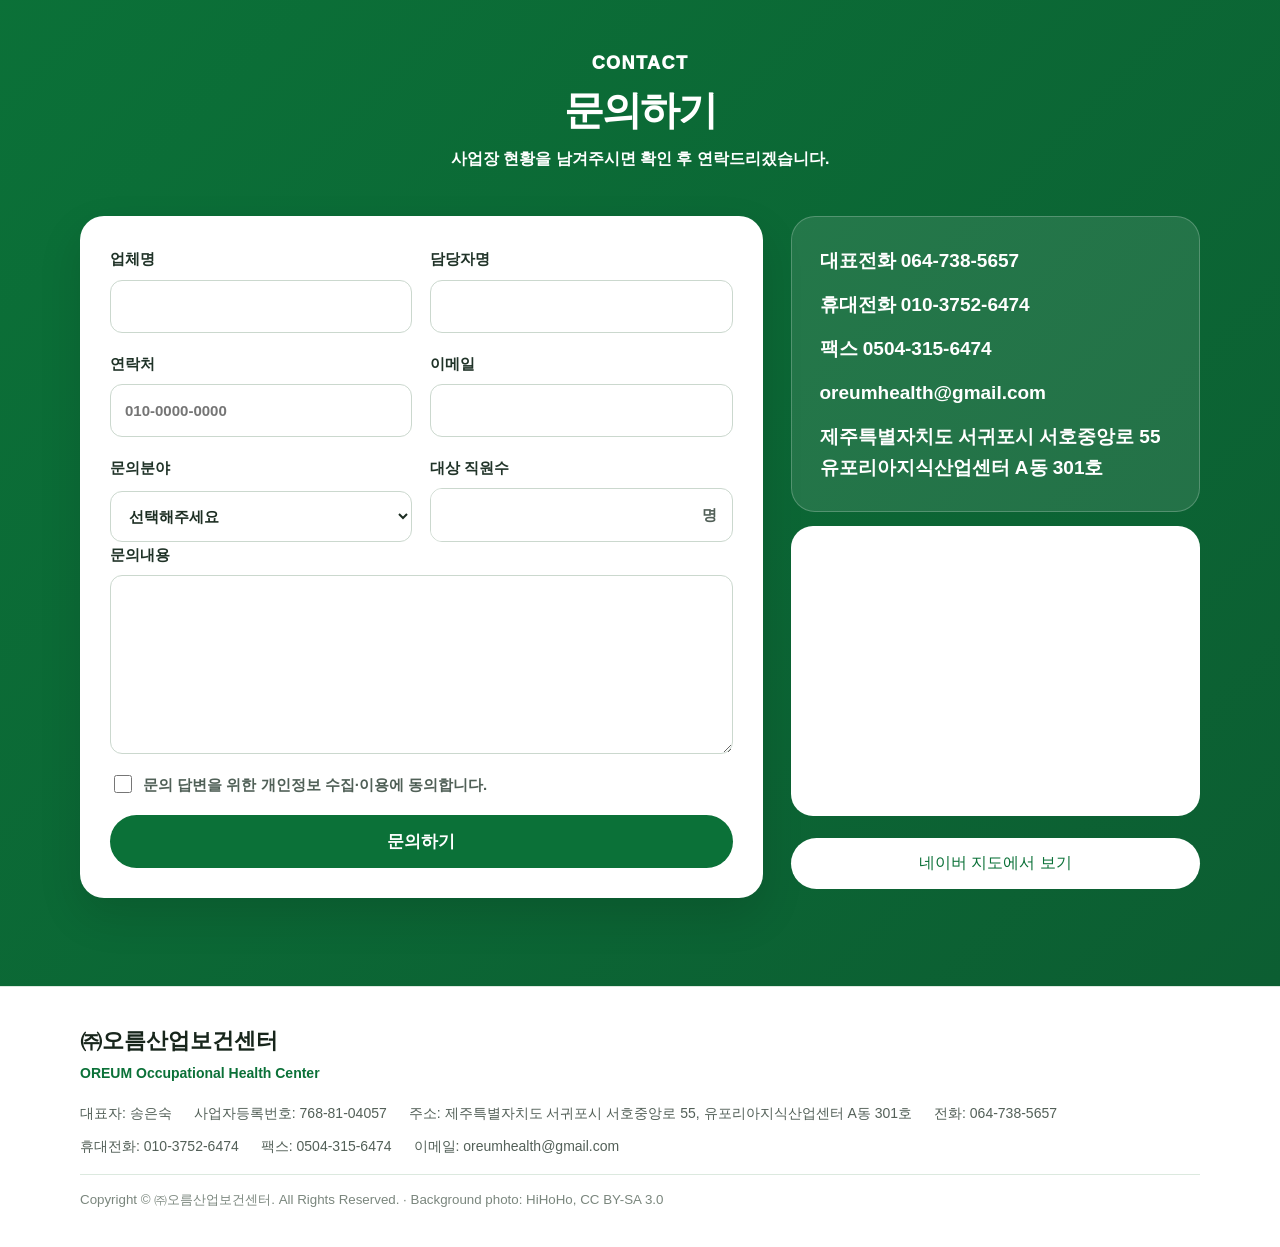
==== commit 6d9f13c5: "Add files via upload" ====
--- a/새 폴더/index.html
+++ b/새 폴더/index.html
@@ -16,8 +16,8 @@
 <div class="container header-inner">
 <a aria-label="오름산업보건센터 홈" class="brand" href="#home">
 <img alt="㈜오름산업보건센터 로고" src="header-logo.png"/>
-</a><button aria-expanded="false" aria-label="메뉴 열기" class="menu-toggle" type="button">☰</button>
-<nav aria-label="주요 메뉴" class="nav"><a href="#about">회사소개</a><a href="#greeting">대표 인사말</a><a href="#services">주요업무</a><a href="#contact">문의하기</a></nav>
+</a>
+<button aria-expanded="false" aria-label="메뉴 열기" class="menu-toggle" type="button">☰</button><nav aria-label="주요 메뉴" class="nav"><a href="#about">회사소개</a><a href="#greeting">대표 인사말</a><a href="#services">주요업무</a><a href="#contact">문의하기</a></nav>
 <a class="phone-btn" href="tel:064-738-5657">064-738-5657</a>
 </div>
 </header>
@@ -59,22 +59,22 @@
           </p>
 </div>
 </div>
-</section>
-<section class="greeting" id="greeting">
+</section><section class="greeting" id="greeting">
 <div class="container greeting-grid reveal">
 <div>
 <p class="eyebrow">CEO Message</p>
-<h2>사업장의 작은 목소리까지 귀 기울이겠습니다.</h2>
-<div class="greeting-sign"><strong>㈜오름산업보건센터</strong><span>산업보건지도사 송은숙</span></div>
+<h2>작은 목소리까지 놓치지 않는<br/>산업보건 파트너가 되겠습니다.</h2>
 </div>
 <div class="greeting-text">
 <p>안녕하세요. ㈜오름산업보건센터 대표 산업보건지도사 송은숙입니다.</p>
-<p>보건관리는 단순히 법적 의무를 이행하는 데 그치지 않습니다. 근로자의 건강을 지키고, 사업장이 더 안전하고 건강하게 성장할 수 있도록 현장의 변화를 만들어가는 일입니다.</p>
-<p>저는 근로자의 작은 목소리도 놓치지 않고 귀 기울이며, 사업장마다 다른 환경과 필요를 세심하게 살피겠습니다. 상담부터 현장관리, 결과 확인과 사후관리까지 대표가 직접 책임지고 함께하겠습니다.</p>
-<p>전문성과 진심을 바탕으로 믿고 맡길 수 있는 산업보건 파트너가 되겠습니다.</p>
-</div>
-</div>
-</section><section class="why">
+<p>보건관리는 법적 의무를 충족하는 데 그치지 않고, 근로자의 건강과 사업장의 지속가능한 성장을 함께 지키는 일이라고 생각합니다.</p>
+<p>현장의 작은 변화와 근로자의 목소리를 세심하게 살피고, 사업장마다 필요한 보건관리 방안을 함께 찾아가겠습니다.</p>
+<p>상담부터 현장관리, 결과보고와 사후관리까지 대표자가 직접 책임지고 수행하며, 전문성과 진정성을 바탕으로 오래 신뢰받는 산업보건 파트너가 되겠습니다.</p>
+<p class="signature">㈜오름산업보건센터 대표 <strong>송은숙</strong></p>
+</div>
+</div>
+</section>
+<section class="why">
 <div class="container">
 <div class="section-title reveal">
 <p>Why OREUM</p>
@@ -256,45 +256,51 @@
 <div class="container">
 <div class="section-title contact-title reveal">
 <p>Contact</p>
-<h2>상담 및 문의</h2>
-<span>문의 내용을 남겨주시면 확인 후 연락드리겠습니다.</span>
-</div>
-<div class="contact-layout">
-<form action="https://formsubmit.co/oreumhealth@gmail.com" class="inquiry-form reveal" method="POST">
-<input name="_subject" type="hidden" value="오름산업보건센터 홈페이지 문의"/>
+<h2>문의하기</h2>
+<span>사업장 현황을 남겨주시면 확인 후 연락드리겠습니다.</span>
+</div>
+<div class="contact-layout reveal">
+<form action="https://formsubmit.co/oreumhealth@gmail.com" class="inquiry-form" method="POST">
+<input name="_subject" type="hidden" value="[오름산업보건센터 홈페이지 문의]"/>
 <input name="_captcha" type="hidden" value="false"/>
-<input autocomplete="off" class="form-hidden" name="_honey" tabindex="-1" type="text"/>
+<input autocomplete="off" class="hidden-field" name="_honey" tabindex="-1" type="text"/>
 <div class="form-grid">
 <label>업체명<input name="업체명" required="" type="text"/></label>
 <label>담당자명<input name="담당자명" required="" type="text"/></label>
 <label>연락처<input name="연락처" placeholder="010-0000-0000" required="" type="tel"/></label>
 <label>이메일<input name="이메일" required="" type="email"/></label>
-<label>문의분야<select name="문의분야" required="">
-<option value="">선택해 주세요</option>
-<option>보건관리업무 위탁</option><option>근골격계부담작업 유해요인조사</option>
-<option>위험성평가 및 화학물질 위험성평가</option><option>작업환경관리 컨설팅</option>
-<option>건강진단 사후관리 및 건강상담</option><option>산업안전보건교육</option>
-<option>직무스트레스 요인평가</option><option>안전보건관리체계 구축</option>
-</select></label>
-<label>대상 직원수<div class="employee-input"><input inputmode="numeric" min="1" name="대상 직원수" type="number"/><span>명</span></div></label>
-<label class="full">문의내용<textarea name="문의내용" required="" rows="6"></textarea></label>
-</div>
-<label class="privacy"><input required="" type="checkbox"/><span>문의 접수를 위한 개인정보 수집·이용에 동의합니다.</span></label>
+<label>문의분야
+            <select name="문의분야" required="">
+<option value="">선택해주세요</option>
+<option>보건관리업무 위탁</option>
+<option>근골격계부담작업 유해요인조사</option>
+<option>위험성평가 및 화학물질 위험성평가</option>
+<option>작업환경관리 컨설팅</option>
+<option>건강진단 사후관리 및 건강상담</option>
+<option>산업안전보건교육</option>
+<option>직무스트레스 요인평가</option>
+<option>안전보건관리체계 구축</option>
+</select>
+</label>
+<label>대상 직원수
+            <span class="employee-input"><input inputmode="numeric" min="1" name="대상 직원수" type="number"/><b>명</b></span>
+</label>
+</div>
+<label>문의내용<textarea name="문의내용" required="" rows="6"></textarea></label>
+<label class="privacy-check"><input required="" type="checkbox"/> 문의 답변을 위한 개인정보 수집·이용에 동의합니다.</label>
 <button class="submit-btn" type="submit">문의하기</button>
 </form>
-<div class="contact-side reveal">
+<aside class="contact-side">
 <div class="contact-box">
 <a href="tel:064-738-5657">대표전화 064-738-5657</a>
 <a href="tel:010-3752-6474">휴대전화 010-3752-6474</a>
 <span>팩스 0504-315-6474</span>
 <a href="mailto:oreumhealth@gmail.com">oreumhealth@gmail.com</a>
-<span>제주특별자치도 서귀포시 서호중앙로 55<br/>유포리아지식산업센터 에이존동 301호</span>
-</div>
-<div class="map-wrap">
-<iframe loading="lazy" referrerpolicy="no-referrer-when-downgrade" src="https://maps.google.com/maps?q=%EC%A0%9C%EC%A3%BC%ED%8A%B9%EB%B3%84%EC%9E%90%EC%B9%98%EB%8F%84%20%EC%84%9C%EA%B7%80%ED%8F%AC%EC%8B%9C%20%EC%84%9C%ED%98%B8%EC%A4%91%EC%95%99%EB%A1%9C%2055&amp;z=16&amp;output=embed" title="오름산업보건센터 위치"></iframe>
+<span>제주특별자치도 서귀포시 서호중앙로 55<br/>유포리아지식산업센터 A동 301호</span>
+</div>
+<iframe class="map-frame" loading="lazy" src="https://maps.google.com/maps?q=%EC%A0%9C%EC%A3%BC%ED%8A%B9%EB%B3%84%EC%9E%90%EC%B9%98%EB%8F%84%20%EC%84%9C%EA%B7%80%ED%8F%AC%EC%8B%9C%20%EC%84%9C%ED%98%B8%EC%A4%91%EC%95%99%EB%A1%9C%2055&amp;t=&amp;z=15&amp;ie=UTF8&amp;iwloc=&amp;output=embed" title="오름산업보건센터 위치"></iframe>
 <a class="map-link" href="https://map.naver.com/p/search/%EC%A0%9C%EC%A3%BC%ED%8A%B9%EB%B3%84%EC%9E%90%EC%B9%98%EB%8F%84%20%EC%84%9C%EA%B7%80%ED%8F%AC%EC%8B%9C%20%EC%84%9C%ED%98%B8%EC%A4%91%EC%95%99%EB%A1%9C%2055" rel="noopener" target="_blank">네이버 지도에서 보기</a>
-</div>
-</div>
+</aside>
 </div>
 </div>
 </section>
@@ -305,7 +311,7 @@
 <strong>㈜오름산업보건센터</strong>
 <span>OREUM Occupational Health Center</span>
 </div>
-<div class="footer-info"><span>대표자: 송은숙</span><span>사업자등록번호: 768-81-04057</span><span>주소: 제주특별자치도 서귀포시 서호중앙로 55, 유포리아지식산업센터 에이존동 301호</span><span>전화: 064-738-5657</span><span>휴대전화: 010-3752-6474</span><span>팩스: 0504-315-6474</span><span>이메일: oreumhealth@gmail.com</span></div>
+<div class="footer-info"><span>대표자: 송은숙</span><span>사업자등록번호: 768-81-04057</span><span>주소: 제주특별자치도 서귀포시 서호중앙로 55, 유포리아지식산업센터 A동 301호</span><span>전화: 064-738-5657</span><span>휴대전화: 010-3752-6474</span><span>팩스: 0504-315-6474</span><span>이메일: oreumhealth@gmail.com</span></div>
 <small>Copyright © ㈜오름산업보건센터. All Rights Reserved. · Background photo: HiHoHo, CC BY-SA 3.0</small>
 </div>
 </footer>
--- a/새 폴더/style.css
+++ b/새 폴더/style.css
@@ -371,29 +371,13 @@
 
 /* Final content and responsive updates */
 .menu-toggle{display:none;border:0;background:transparent;color:var(--green);font-size:28px;line-height:1;cursor:pointer;padding:8px}
-.greeting{background:#fff}.greeting-grid{display:grid;grid-template-columns:.8fr 1.2fr;gap:58px;align-items:start}.greeting-text p{font-size:18px;color:#435147;margin:0 0 17px;word-break:keep-all}.greeting-sign{margin-top:28px;display:flex;flex-direction:column;gap:4px;color:#183d29}.greeting-sign strong{font-size:18px}.greeting-sign span{color:var(--green);font-weight:850}
-.contact-title{text-align:left;margin-bottom:36px}.contact-title p,.contact-title h2,.contact-title span{color:#fff}.contact-layout{display:grid;grid-template-columns:1.15fr .85fr;gap:28px;align-items:start}.inquiry-form{background:#fff;color:#23352a;border-radius:24px;padding:28px;box-shadow:0 18px 42px rgba(0,0,0,.12)}.form-grid{display:grid;grid-template-columns:1fr 1fr;gap:18px}.form-grid label{display:grid;gap:8px;font-weight:850;font-size:15px}.form-grid input,.form-grid select,.form-grid textarea{width:100%;box-sizing:border-box;border:1px solid #ccd9d0;border-radius:12px;padding:13px 14px;font:inherit;background:#fff;color:#24372b}.form-grid input:focus,.form-grid select:focus,.form-grid textarea:focus{outline:3px solid rgba(15,109,58,.13);border-color:var(--green)}.form-grid .full{grid-column:1/-1}.employee-input{display:flex;align-items:center;border:1px solid #ccd9d0;border-radius:12px;background:#fff;overflow:hidden}.employee-input input{border:0;border-radius:0}.employee-input span{padding:0 14px;color:#47564d;font-weight:800}.privacy{display:flex;align-items:flex-start;gap:9px;margin:18px 0;color:#526058;font-size:14px}.privacy input{margin-top:3px}.submit-btn{width:100%;border:0;border-radius:999px;padding:14px 20px;background:var(--green);color:#fff;font-weight:950;font-size:17px;cursor:pointer}.submit-btn:hover{filter:brightness(.95)}.form-hidden{display:none!important}.contact-side{display:grid;gap:18px}.map-wrap{overflow:hidden;border-radius:24px;background:#fff;padding:10px}.map-wrap iframe{display:block;width:100%;height:280px;border:0;border-radius:17px}.map-wrap .map-link{display:block;margin:10px 0 0}.contact-box{background:rgba(255,255,255,.12)}
-
-@media(max-width:980px){
-  .site-header{position:sticky;top:0;z-index:100}
-  .header-inner{display:grid!important;grid-template-columns:1fr auto auto!important;padding:10px 18px!important;min-height:70px!important}
-  .brand img{height:48px!important;max-width:250px!important}
-  .menu-toggle{display:block}
-  .nav{display:none!important;grid-column:1/-1;order:initial!important;width:100%;flex-direction:column;gap:0!important;padding:8px 0 12px;border-top:1px solid var(--line)}
-  .nav.open{display:flex!important}
-  .nav a{width:100%;padding:12px 6px;text-align:center;font-size:16px!important}
-  .phone-btn{height:36px!important;padding:0 12px!important;font-size:13px!important}
-  .greeting-grid,.contact-layout{grid-template-columns:1fr}
-  .form-grid{grid-template-columns:1fr}.form-grid .full{grid-column:auto}
-  .inquiry-form{padding:22px}.contact-title{margin-bottom:24px}
-  .hero-inner{padding-left:4px;padding-right:4px}.hero-actions{display:flex;flex-wrap:wrap;gap:10px}
-  .service-card{grid-template-columns:1fr}.service-card .icon{margin-bottom:4px}
+.greeting{background:#fff}.greeting-grid{display:grid;grid-template-columns:.82fr 1.18fr;gap:58px;align-items:start}.greeting-text p{font-size:18px;color:#435147;margin:0 0 16px;line-height:1.9;word-break:keep-all}.greeting-text .signature{text-align:right;margin-top:28px;color:#243c2d}.greeting-text .signature strong{font-size:20px;color:var(--green)}
+.contact-title{text-align:center}.contact-title p,.contact-title h2,.contact-title span{color:#fff}.contact-layout{display:grid;grid-template-columns:minmax(0,1.25fr) minmax(310px,.75fr);gap:28px;align-items:start}.inquiry-form{background:#fff;color:#203328;border-radius:24px;padding:30px;box-shadow:0 18px 44px rgba(0,0,0,.12)}.form-grid{display:grid;grid-template-columns:1fr 1fr;gap:18px}.inquiry-form label{display:grid;gap:8px;font-weight:850;font-size:15px}.inquiry-form input,.inquiry-form select,.inquiry-form textarea{width:100%;border:1px solid #cbd8ce;border-radius:12px;padding:13px 14px;font:inherit;background:#fff;color:#1c2d22;box-sizing:border-box}.inquiry-form input:focus,.inquiry-form select:focus,.inquiry-form textarea:focus{outline:3px solid rgba(15,109,58,.12);border-color:var(--green)}.employee-input{display:flex;align-items:center;border:1px solid #cbd8ce;border-radius:12px;background:#fff;overflow:hidden}.employee-input input{border:0;border-radius:0}.employee-input b{padding:0 15px;color:#526058;white-space:nowrap}.privacy-check{display:flex!important;grid-template-columns:auto 1fr;align-items:center;gap:8px!important;margin:18px 0;font-weight:650!important;color:#506057}.privacy-check input{width:18px;height:18px}.submit-btn{width:100%;border:0;border-radius:999px;background:var(--green);color:#fff;padding:15px 20px;font-size:17px;font-weight:900;cursor:pointer}.submit-btn:hover{filter:brightness(.94)}.hidden-field{display:none!important}.contact-side{display:grid;gap:14px}.map-frame{width:100%;height:290px;border:0;border-radius:22px;background:#fff}.contact-side .map-link{display:block;background:#fff;color:var(--green)!important}.contact-box span{line-height:1.65}
+
+@media(max-width:980px){
+  .greeting-grid{grid-template-columns:1fr;gap:26px}.contact-layout{grid-template-columns:1fr}.form-grid{grid-template-columns:1fr}.inquiry-form{padding:22px}.map-frame{height:260px}
+  .header-inner{position:relative;flex-wrap:wrap}.menu-toggle{display:block;order:2;margin-left:auto}.phone-btn{order:1}.nav{display:none!important;order:4!important;width:100%;flex-direction:column;align-items:stretch!important;gap:0!important;padding:8px 0 12px;border-top:1px solid var(--line)}.nav.open{display:flex!important}.nav a{padding:12px 4px;text-align:center;border-bottom:1px solid #edf2ee}.brand{max-width:calc(100% - 120px)}.brand img{max-width:100%!important;height:auto!important;max-height:58px!important}
 }
 @media(max-width:600px){
-  .container{width:min(100% - 32px,1180px)}
-  .header-inner{grid-template-columns:1fr auto!important}.phone-btn{display:none!important}.brand img{height:44px!important;max-width:230px!important}
-  h1{font-size:34px;line-height:1.25}.hero-kicker{font-size:14px}.hero-desc{font-size:16px}.hero-actions a{width:100%;text-align:center;justify-content:center;box-sizing:border-box}
-  section{padding:54px 0}.section-title h2,.intro h2,.greeting h2{font-size:30px}.service-card h3{font-size:21px}.service-card{padding:20px;border-radius:18px}.why-grid-five article{padding:26px 20px}
-  .contact h2{font-size:30px!important}.contact-box{padding:22px}.contact-box a,.contact-box span{font-size:16px}.map-wrap iframe{height:230px}
-  .floating-call{right:16px;bottom:16px}
-}
+  .container{width:min(100% - 32px,1180px)}section{padding:54px 0}h1{font-size:34px;line-height:1.25}.hero-inner{padding:62px 0 86px}.hero-actions{display:grid;grid-template-columns:1fr}.hero-actions a{text-align:center}.service-card{grid-template-columns:1fr}.icon{margin-bottom:2px}.why-grid-five article{padding:26px 20px}.contact h2{font-size:31px}.footer-info{font-size:13px}.floating-call{right:14px;bottom:14px}
+}
